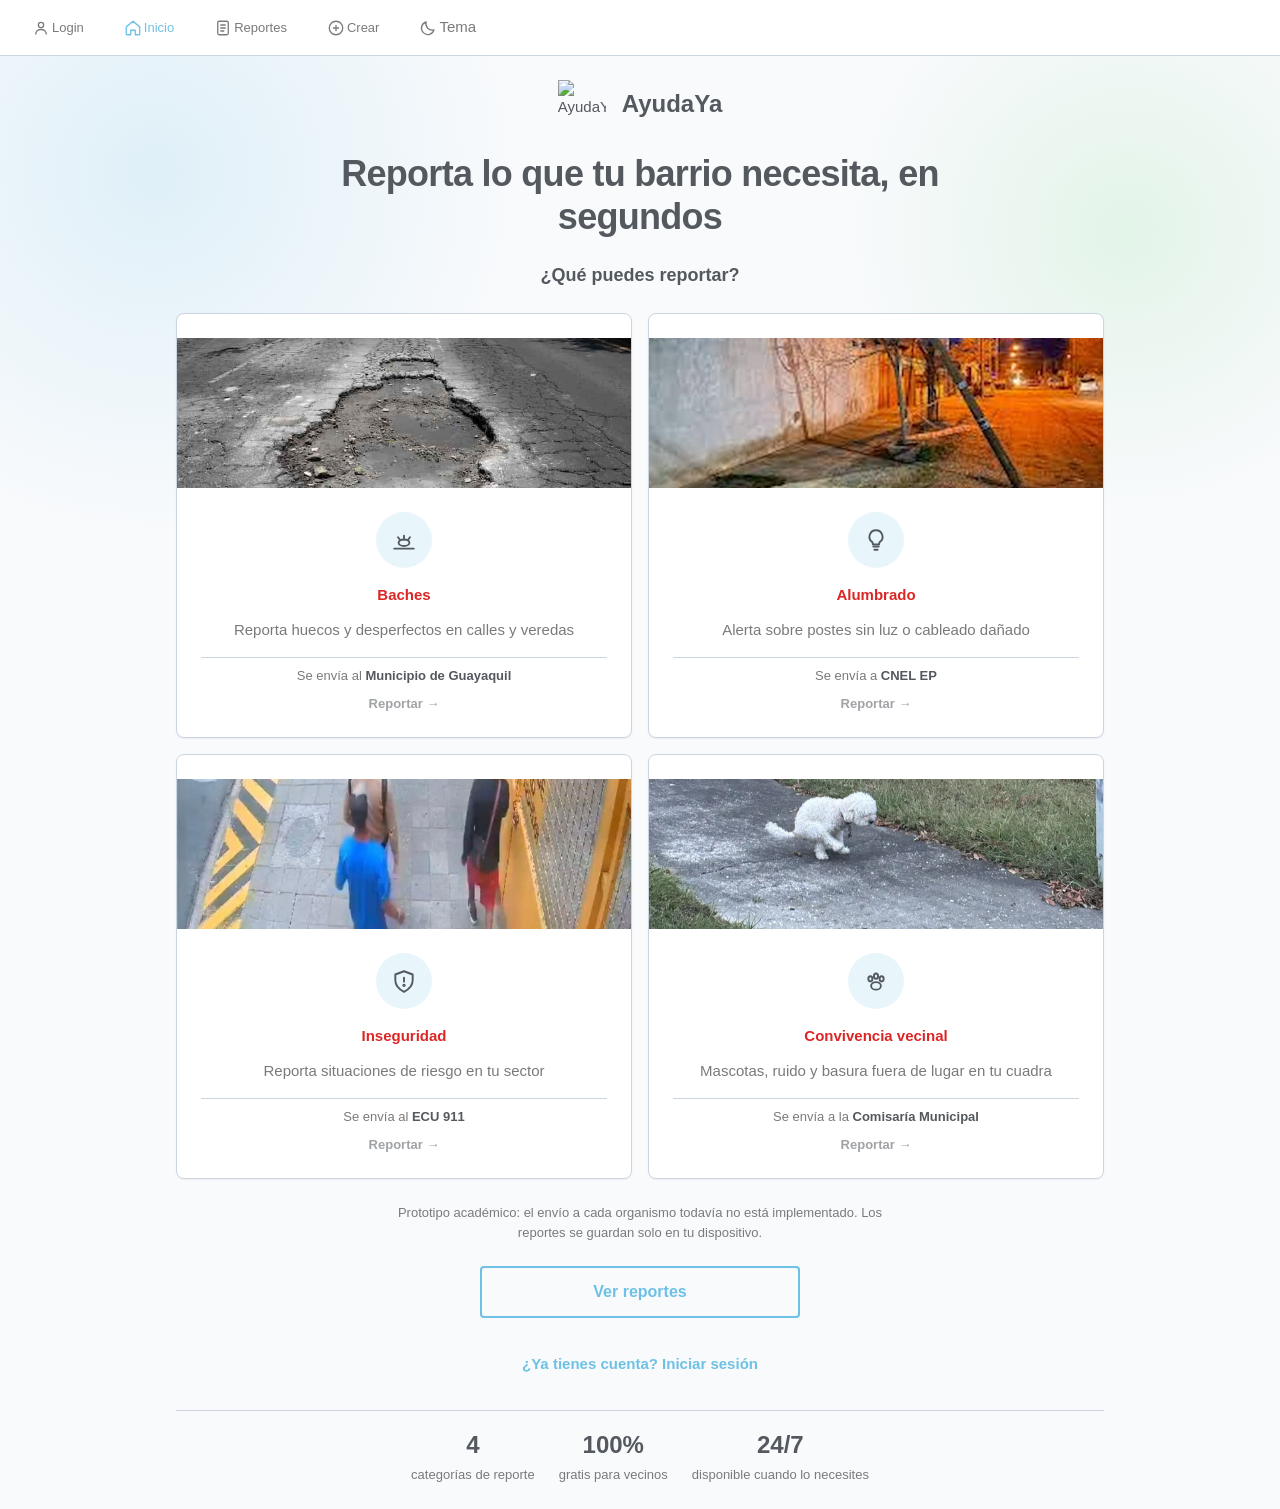
==== index.html @ dc1d7a29 "style: fotos sin capa oscura y aviso de sin conexion temporal Las fotos pasan de fondo con degradado" ====
<!DOCTYPE html>
<html lang="es">
<head>
    <meta charset="UTF-8">
    <meta name="viewport" content="width=device-width, initial-scale=1.0">
    <title>AyudaYa — Inicio</title>
    <link rel="icon" type="image/svg+xml" href="assets/images/favicon.svg">
    <link rel="manifest" href="manifest.json">
    <meta name="theme-color" content="#0284c7">
    <meta name="mobile-web-app-capable" content="yes">
    <meta name="apple-mobile-web-app-title" content="AyudaYa">
    <link rel="apple-touch-icon" href="assets/images/icon-192.png">
    <link rel="stylesheet" href="css/styles.css">
    <script>
        (function () {
            try {
                if (localStorage.getItem('ayudaya_theme') === 'dark') {
                    document.documentElement.setAttribute('data-theme', 'dark');
                }
            } catch (e) {}
        })();
    </script>
</head>
<body>
    <nav class="navbar" aria-label="Navegación principal">
        <a href="login.html" class="navbar__item">
            <svg class="navbar__icon" viewBox="0 0 24 24" fill="none" stroke="currentColor" stroke-width="1.75" stroke-linecap="round" stroke-linejoin="round" aria-hidden="true"><circle cx="12" cy="8" r="3.5"/><path d="M5 20c0-3.6 3.1-6 7-6s7 2.4 7 6"/></svg>
            <span>Login</span>
        </a>
        <a href="index.html" class="navbar__item">
            <svg class="navbar__icon" viewBox="0 0 24 24" fill="none" stroke="currentColor" stroke-width="1.75" stroke-linecap="round" stroke-linejoin="round" aria-hidden="true"><path d="M3 10.5 12 3l9 7.5V20a1 1 0 0 1-1 1h-5v-6H9v6H4a1 1 0 0 1-1-1z"/></svg>
            <span>Inicio</span>
        </a>
        <a href="reportes.html" class="navbar__item">
            <svg class="navbar__icon" viewBox="0 0 24 24" fill="none" stroke="currentColor" stroke-width="1.75" stroke-linecap="round" stroke-linejoin="round" aria-hidden="true"><rect x="5" y="3" width="14" height="18" rx="2"/><path d="M9 8h6M9 12h6M9 16h4"/></svg>
            <span>Reportes</span>
        </a>
        <a href="crear-reporte.html" class="navbar__item">
            <svg class="navbar__icon" viewBox="0 0 24 24" fill="none" stroke="currentColor" stroke-width="1.75" stroke-linecap="round" stroke-linejoin="round" aria-hidden="true"><circle cx="12" cy="12" r="9"/><path d="M12 8.5v7M8.5 12h7"/></svg>
            <span>Crear</span>
        </a>
        <button type="button" class="navbar__item navbar__item--button" id="themeToggle" aria-pressed="false">
            <svg class="navbar__icon" id="themeToggleIcon" viewBox="0 0 24 24" fill="none" stroke="currentColor" stroke-width="1.75" stroke-linecap="round" stroke-linejoin="round" aria-hidden="true"><path d="M20 14.5A8.5 8.5 0 0 1 9.5 4a8.5 8.5 0 1 0 10.5 10.5z"/></svg>
            <span>Tema</span>
        </button>
    </nav>

    <main class="screen home-hero">
        <div class="container">
            <div class="hero">
                <div class="hero__brand">
                    <img src="assets/images/logo-ayudaya.svg" alt="AyudaYa" class="hero__logo">
                    <h1 class="hero__name">AyudaYa</h1>
                </div>

                <h2 class="hero__headline">
                    Reporta lo que tu barrio necesita, en segundos
                </h2>

                <div class="section-heading">
                    <h3 class="section-heading__title">¿Qué puedes reportar?</h3>
                </div>

                <div class="category-grid">
                    <a href="crear-reporte.html?categoria=bache" class="report-card category-card category-card--photo">
                        <span class="category-card__photo category-card__photo--bache" aria-hidden="true"></span>
                        <div class="category-card__icon category-card__icon--bache" aria-hidden="true">
                            <svg class="icon" viewBox="0 0 24 24" fill="none" stroke="currentColor" stroke-width="1.75" stroke-linecap="round" stroke-linejoin="round" aria-hidden="true"><path d="M3 20h18"/><ellipse cx="12" cy="14.5" rx="5" ry="3"/><path d="M12 11.5V8M8.6 12.2 6.5 9.5M15.4 12.2l2.1-2.7"/></svg>
                        </div>
                        <div class="category-card__title">Baches</div>
                        <div class="category-card__text">Reporta huecos y desperfectos en calles y veredas</div>
                        <span class="category-card__route">Se envía al <strong>Municipio de Guayaquil</strong></span>
                        <span class="category-card__cta">Reportar →</span>
                    </a>
                    <a href="crear-reporte.html?categoria=alumbrado" class="report-card category-card category-card--photo">
                        <span class="category-card__photo category-card__photo--alumbrado" aria-hidden="true"></span>
                        <div class="category-card__icon category-card__icon--alumbrado" aria-hidden="true">
                            <svg class="icon" viewBox="0 0 24 24" fill="none" stroke="currentColor" stroke-width="1.75" stroke-linecap="round" stroke-linejoin="round" aria-hidden="true"><path d="M9.5 18h5M10.5 21h3"/><path d="M12 3a6 6 0 0 0-3.5 10.9c.35.25.5.65.5 1.1v1h6v-1c0-.45.15-.85.5-1.1A6 6 0 0 0 12 3z"/></svg>
                        </div>
                        <div class="category-card__title">Alumbrado</div>
                        <div class="category-card__text">Alerta sobre postes sin luz o cableado dañado</div>
                        <span class="category-card__route">Se envía a <strong>CNEL EP</strong></span>
                        <span class="category-card__cta">Reportar →</span>
                    </a>
                    <a href="crear-reporte.html?categoria=inseguridad" class="report-card category-card category-card--photo">
                        <span class="category-card__photo category-card__photo--inseguridad" aria-hidden="true"></span>
                        <div class="category-card__icon category-card__icon--inseguridad" aria-hidden="true">
                            <svg class="icon" viewBox="0 0 24 24" fill="none" stroke="currentColor" stroke-width="1.75" stroke-linecap="round" stroke-linejoin="round" aria-hidden="true"><path d="M12 3l8 3v5.5c0 4.6-3.3 8-8 10.5-4.7-2.5-8-5.9-8-10.5V6z"/><path d="M12 9v3.6"/><circle cx="12" cy="16" r=".7"/></svg>
                        </div>
                        <div class="category-card__title">Inseguridad</div>
                        <div class="category-card__text">Reporta situaciones de riesgo en tu sector</div>
                        <span class="category-card__route">Se envía al <strong>ECU 911</strong></span>
                        <span class="category-card__cta">Reportar →</span>
                    </a>
                    <a href="crear-reporte.html?categoria=convivencia" class="report-card category-card category-card--photo">
                        <span class="category-card__photo category-card__photo--convivencia" aria-hidden="true"></span>
                        <div class="category-card__icon category-card__icon--convivencia" aria-hidden="true">
                            <svg class="icon" viewBox="0 0 24 24" fill="none" stroke="currentColor" stroke-width="1.75" stroke-linecap="round" stroke-linejoin="round" aria-hidden="true"><ellipse cx="12" cy="16.5" rx="4.5" ry="3.5"/><ellipse cx="6.8" cy="10" rx="1.9" ry="2.4"/><ellipse cx="12" cy="7.5" rx="1.9" ry="2.4"/><ellipse cx="17.2" cy="10" rx="1.9" ry="2.4"/></svg>
                        </div>
                        <div class="category-card__title">Convivencia vecinal</div>
                        <div class="category-card__text">Mascotas, ruido y basura fuera de lugar en tu cuadra</div>
                        <span class="category-card__route">Se envía a la <strong>Comisaría Municipal</strong></span>
                        <span class="category-card__cta">Reportar →</span>
                    </a>
                </div>

                <p class="hero__disclaimer">
                    Prototipo académico: el envío a cada organismo todavía no está implementado. Los reportes se guardan solo en tu dispositivo.
                </p>

                <div class="hero__actions">
                    <a href="reportes.html" class="btn btn--secondary btn--lg">Ver reportes</a>
                </div>
                <a href="login.html" class="link hero__login-link">¿Ya tienes cuenta? Iniciar sesión</a>

                <div class="hero__stats">
                    <div class="hero__stat">
                        <span class="hero__stat-number">4</span>
                        <span class="hero__stat-label">categorías de reporte</span>
                    </div>
                    <div class="hero__stat">
                        <span class="hero__stat-number">100%</span>
                        <span class="hero__stat-label">gratis para vecinos</span>
                    </div>
                    <div class="hero__stat">
                        <span class="hero__stat-number">24/7</span>
                        <span class="hero__stat-label">disponible cuando lo necesites</span>
                    </div>
                </div>
            </div>
        </div>
    </main>

    <script src="js/main.js"></script>
</body>
</html>
---- css/styles.css ----
:root {
    --color-primary: #6EC1E4;
    --color-secondary: #61CE70;
    --color-success: #16a34a;
    --color-error: #dc2626;
    --color-warning: #d97706;
    --color-gray-100: #f1f5f9;
    --color-gray-300: #cbd5e1;
    --color-gray-500: #64748b;
    --color-gray-700: #334155;
    --color-background: #f8fafc;
    --color-surface: #ffffff;

    --color-text: #54595F;
    --color-text-muted: #7A7A7A;
    --color-text-inverse: #ffffff;

    /* Rojo de los títulos de categoría: un tono por tema, porque el mismo
       rojo no alcanza 4.5:1 sobre fondo claro y sobre fondo oscuro a la vez. */
    --color-category-title: #dc2626;

    --font-family: -apple-system, BlinkMacSystemFont, "Segoe UI", Roboto, "Helvetica Neue", Arial, sans-serif;
    --font-size-title: 1.5rem;
    --font-size-subtitle: 1.125rem;
    --font-size-body: 0.9375rem;
    --font-size-caption: 0.8125rem;

    --space-xs: 4px;
    --space-sm: 8px;
    --space-md: 16px;
    --space-lg: 24px;

    --radius-sm: 4px;
    --radius-md: 8px;

    --shadow-sm: 0 1px 2px rgba(15, 23, 42, 0.06);
    --shadow-md: 0 2px 8px rgba(15, 23, 42, 0.08);

    --nav-height: 56px;
    --container-max: 960px;
}

*, *::before, *::after {
    margin: 0;
    padding: 0;
    box-sizing: border-box;
}

html {
    scroll-behavior: smooth;
}

body {
    font-family: var(--font-family);
    font-size: var(--font-size-body);
    line-height: 1.5;
    color: var(--color-text);
    background-color: var(--color-background);
    -webkit-font-smoothing: antialiased;
}

.container {
    width: 100%;
    max-width: var(--container-max);
    margin: 0 auto;
    padding: 0 var(--space-md);
}

/* Navegación inferior móvil-first */
.navbar {
    position: fixed;
    bottom: 0;
    left: 0;
    right: 0;
    height: var(--nav-height);
    background: var(--color-surface);
    border-top: 1px solid var(--color-gray-300);
    display: flex;
    justify-content: space-around;
    align-items: center;
    z-index: 100;
}

.navbar__item {
    display: flex;
    flex-direction: column;
    align-items: center;
    justify-content: center;
    gap: 2px;
    text-decoration: none;
    color: var(--color-text-muted);
    font-size: var(--font-size-caption);
    font-weight: 500;
    padding: var(--space-xs) var(--space-sm);
    min-height: var(--nav-height);
    min-width: 64px;
    transition: color 0.2s;
}

.navbar__item:hover,
.navbar__item:focus-visible {
    color: var(--color-primary);
    outline: none;
}

.navbar__item:focus-visible {
    background: var(--color-gray-100);
    border-radius: var(--radius-sm);
}

/* Iconos SVG de trazo: heredan el color del texto con currentColor,
   así se adaptan solos al modo oscuro y al estado activo de la navbar. */
.icon {
    width: 20px;
    height: 20px;
    flex-shrink: 0;
}

.navbar__icon {
    width: 22px;
    height: 22px;
    flex-shrink: 0;
    line-height: 1;
}

.navbar__item--active {
    color: var(--color-primary);
}

/* Botón */
.btn {
    display: inline-flex;
    align-items: center;
    justify-content: center;
    min-height: 44px;
    padding: 10px var(--space-lg);
    border-radius: var(--radius-sm);
    font-family: var(--font-family);
    font-size: var(--font-size-body);
    font-weight: 600;
    line-height: 1.25;
    text-decoration: none;
    border: none;
    cursor: pointer;
    transition: background-color 0.2s, transform 0.1s;
}

.btn:focus-visible {
    outline: 3px solid var(--color-secondary);
    outline-offset: 2px;
}

.btn:active {
    transform: scale(0.98);
}

.btn--primary {
    background-color: var(--color-primary);
    color: var(--color-text-inverse);
}

.btn--primary:hover {
    background-color: #5bb5db;
}

.btn--secondary {
    background-color: transparent;
    color: var(--color-primary);
    border: 2px solid var(--color-primary);
}

.btn--secondary:hover {
    background-color: var(--color-gray-100);
}

.btn--block {
    width: 100%;
}

.btn--disabled {
    background-color: var(--color-gray-300);
    color: var(--color-gray-500);
    cursor: not-allowed;
    pointer-events: none;
}

/* Input */
.form__group {
    display: grid;
    gap: var(--space-xs);
    margin-bottom: var(--space-md);
}

.form__label {
    font-size: var(--font-size-body);
    font-weight: 600;
    color: var(--color-text);
}

.form__input {
    width: 100%;
    min-height: 44px;
    padding: 10px var(--space-md);
    border: 1px solid var(--color-gray-300);
    border-radius: var(--radius-sm);
    font-family: var(--font-family);
    font-size: var(--font-size-body);
    color: var(--color-text);
    background-color: var(--color-surface);
    transition: border-color 0.2s, box-shadow 0.2s;
}

.form__input:focus-visible {
    outline: none;
    border-color: var(--color-primary);
    box-shadow: 0 0 0 3px rgba(110, 193, 228, 0.25);
}

.form__input--error {
    border-color: var(--color-error);
}

.form__input--error:focus-visible {
    box-shadow: 0 0 0 3px rgba(220, 38, 38, 0.15);
}

.form__error {
    display: block;
    font-size: var(--font-size-caption);
    color: var(--color-error);
    min-height: 1.2em;
}

.form--narrow {
    max-width: 600px;
    margin: 0 auto;
}

.form__select {
    appearance: none;
    background-image: url("data:image/svg+xml,%3Csvg xmlns='http://www.w3.org/2000/svg' width='12' height='12' viewBox='0 0 12 12'%3E%3Cpath d='M6 8L1 3h10z' fill='%2364748b'/%3E%3C/svg%3E");
    background-repeat: no-repeat;
    background-position: right 12px center;
    padding-right: 36px;
}

/* Card de reporte */
.report-card {
    background-color: var(--color-surface);
    border: 1px solid var(--color-gray-300);
    border-radius: var(--radius-md);
    padding: var(--space-md);
    box-shadow: var(--shadow-sm);
    display: grid;
    gap: var(--space-sm);
    transition: box-shadow 0.2s, transform 0.2s;
}

.report-card:hover {
    box-shadow: var(--shadow-md);
    transform: translateY(-2px);
}

.report-card__header {
    display: flex;
    justify-content: space-between;
    align-items: flex-start;
    gap: var(--space-sm);
}

.report-card__title {
    font-size: var(--font-size-subtitle);
    font-weight: 600;
    color: var(--color-text);
    line-height: 1.3;
}

.report-card__meta {
    display: flex;
    flex-wrap: wrap;
    gap: var(--space-xs);
    align-items: center;
}

.report-card__category,
.report-card__date {
    font-size: var(--font-size-caption);
    color: var(--color-text-muted);
}

.report-card__photo {
    width: 100%;
    max-height: 160px;
    object-fit: cover;
    border-radius: var(--radius-sm);
}

.report-card__location {
    font-size: var(--font-size-caption);
    color: var(--color-text-muted);
    display: flex;
    align-items: center;
    gap: 4px;
}

/* Badge */
.badge {
    display: inline-flex;
    align-items: center;
    justify-content: center;
    min-height: 28px;
    padding: 2px var(--space-sm);
    border-radius: 999px;
    font-size: var(--font-size-caption);
    font-weight: 600;
    line-height: 1.25;
    white-space: nowrap;
}

.badge--status-pending {
    background-color: #fef3c7;
    color: #92400e;
}

.badge--status-inprogress {
    background-color: #dbeafe;
    color: #1e3a8a;
}

.badge--status-resolved {
    background-color: #dcfce7;
    color: #14532d;
}

.badge--category-bache {
    background-color: var(--color-gray-700);
    color: #ffffff;
}

.badge--category-alumbrado {
    background-color: #fde047;
    color: #713f12;
}

.badge--category-inseguridad {
    background-color: #fecaca;
    color: #991b1b;
}

.badge--category-convivencia {
    background-color: #ede9fe;
    color: #5b21b6;
}

/* FAB */
.fab {
    position: fixed;
    bottom: calc(var(--nav-height) + var(--space-md));
    right: var(--space-md);
    width: 56px;
    height: 56px;
    border-radius: 50%;
    background-color: var(--color-primary);
    color: var(--color-text-inverse);
    border: none;
    display: flex;
    align-items: center;
    justify-content: center;
    font-size: 1.5rem;
    font-weight: 700;
    box-shadow: var(--shadow-md);
    cursor: pointer;
    text-decoration: none;
    line-height: 1;
    z-index: 90;
}

.fab:focus-visible {
    outline: 3px solid var(--color-secondary);
    outline-offset: 2px;
}

.fab:active {
    transform: scale(0.95);
}

/* Placeholder visual */
.placeholder-visual {
    display: flex;
    flex-direction: column;
    align-items: center;
    justify-content: center;
    gap: var(--space-sm);
    min-height: 120px;
    border: 2px dashed var(--color-gray-300);
    border-radius: var(--radius-md);
    background-color: var(--color-gray-100);
    color: var(--color-text-muted);
    font-size: var(--font-size-caption);
    text-align: center;
    padding: var(--space-md);
    cursor: pointer;
    transition: border-color 0.2s, background-color 0.2s;
}

.placeholder-visual:hover {
    border-color: var(--color-primary);
    background-color: var(--color-surface);
}

.placeholder-visual:focus-visible {
    outline: none;
    border-color: var(--color-primary);
    box-shadow: 0 0 0 3px rgba(29, 78, 216, 0.15);
}

.placeholder-visual--filled {
    border-style: solid;
    border-color: var(--color-secondary);
    background-color: var(--color-surface);
    padding: var(--space-sm);
}

.placeholder-visual__icon {
    width: 28px;
    height: 28px;
}

.placeholder-visual__preview {
    width: 100%;
    max-height: 160px;
    object-fit: cover;
    border-radius: var(--radius-sm);
}

/* Oculto visualmente, accesible para lectores de pantalla */
.sr-only {
    position: absolute;
    width: 1px;
    height: 1px;
    padding: 0;
    margin: -1px;
    overflow: hidden;
    clip: rect(0, 0, 0, 0);
    white-space: nowrap;
    border: 0;
}

/* Fila de ubicación: input + botón de geolocalización */
.location-row {
    display: flex;
    gap: var(--space-sm);
}

.location-row .form__input {
    flex: 1;
}

.btn--icon {
    flex-shrink: 0;
    width: 44px;
    padding: 0;
}

.location-status {
    display: block;
    font-size: var(--font-size-caption);
    color: var(--color-text-muted);
    margin-top: var(--space-xs);
}

.location-status--ok {
    color: var(--color-success);
}

/* Mini mapa: oculto hasta que haya una ubicación que mostrar.
   Necesita conexión, porque las imágenes del mapa se descargan. */
.location-map {
    display: none;
    width: 100%;
    height: 180px;
    margin-top: var(--space-sm);
    border: 1px solid var(--color-gray-300);
    border-radius: var(--radius-md);
}

.location-map--visible {
    display: block;
}

/* Pantallas generales */
.screen {
    padding: var(--space-lg) var(--space-md);
    padding-bottom: calc(var(--nav-height) + var(--space-lg) + env(safe-area-inset-bottom, 0px));
}

/* Centra la columna de contenido en pantallas anchas.
   El ancho máximo va en el propio .screen para no duplicar el padding. */
.screen--narrow {
    max-width: var(--container-max);
    margin-left: auto;
    margin-right: auto;
}

.screen--centered {
    display: flex;
    flex-direction: column;
    align-items: center;
    justify-content: center;
    min-height: 100vh;
    text-align: center;
}

.screen__logo {
    font-size: var(--font-size-title);
    font-weight: 700;
    color: var(--color-primary);
    margin-bottom: var(--space-lg);
    letter-spacing: -0.02em;
}

.screen__title {
    font-size: var(--font-size-subtitle);
    font-weight: 700;
    margin-bottom: var(--space-md);
    color: var(--color-text);
}

.screen__subtitle {
    font-size: var(--font-size-body);
    color: var(--color-text-muted);
    margin-bottom: var(--space-lg);
    max-width: 400px;
}

/* Hero de inicio */
.home-hero {
    background-image:
        radial-gradient(600px circle at 12% 8%, rgba(110, 193, 228, 0.18), transparent 60%),
        radial-gradient(500px circle at 88% 12%, rgba(97, 206, 112, 0.14), transparent 55%);
}

.hero {
    display: grid;
    gap: var(--space-lg);
    text-align: center;
}

.hero__brand {
    display: flex;
    align-items: center;
    justify-content: center;
    gap: var(--space-md);
}

.hero__logo {
    width: 48px;
    height: 48px;
    object-fit: contain;
}

.hero__name {
    font-size: var(--font-size-title);
    font-weight: 700;
    color: var(--color-text);
}

.hero__headline {
    font-size: 1.75rem;
    font-weight: 800;
    color: var(--color-text);
    line-height: 1.2;
    letter-spacing: -0.02em;
    max-width: 640px;
    margin: 0 auto;
}

/* Resaltado de una frase suelta dentro de un texto (no del titular completo) */
.hero__highlight {
    background-color: rgba(110, 193, 228, 0.35);
    border-radius: var(--radius-sm);
    padding: 0 6px;
    box-decoration-break: clone;
    -webkit-box-decoration-break: clone;
}

.hero__actions {
    display: grid;
    gap: var(--space-sm);
    max-width: 320px;
    width: 100%;
    margin: 0 auto;
}

.hero__actions .btn {
    width: 100%;
}

.hero__login-link {
    justify-content: center;
}

.hero__disclaimer {
    font-size: var(--font-size-caption);
    color: var(--color-text-muted);
    max-width: 520px;
    margin: 0 auto;
}

.hero__stats {
    display: flex;
    flex-wrap: wrap;
    justify-content: center;
    gap: var(--space-lg);
    padding-top: var(--space-md);
    border-top: 1px solid var(--color-gray-300);
}

.hero__stat {
    display: flex;
    flex-direction: column;
    align-items: center;
    gap: 2px;
}

.hero__stat-number {
    font-size: var(--font-size-title);
    font-weight: 800;
    color: var(--color-text);
}

.hero__stat-label {
    font-size: var(--font-size-caption);
    color: var(--color-text-muted);
}

.section-heading {
    display: grid;
    gap: var(--space-xs);
}

.section-heading__title {
    font-size: var(--font-size-subtitle);
    font-weight: 700;
    color: var(--color-text);
}

.btn--lg {
    min-height: 52px;
    padding: 0 var(--space-lg);
    font-size: 1rem;
}

/* Grilla de categorías del inicio */
.category-grid {
    display: grid;
    grid-template-columns: 1fr;
    gap: var(--space-md);
}

.category-card {
    text-align: center;
    padding: var(--space-lg);
    text-decoration: none;
    color: inherit;
}

.category-card:focus-visible {
    outline: 3px solid var(--color-secondary);
    outline-offset: 2px;
}

/* Llamada a la acción de cada tarjeta: aparece al pasar el mouse o al enfocar */
.category-card__cta {
    font-size: var(--font-size-caption);
    font-weight: 700;
    color: var(--color-text);
    opacity: 0.55;
    transition: opacity 0.2s;
}

.category-card:hover .category-card__cta,
.category-card:focus-visible .category-card__cta {
    opacity: 1;
}

.category-card__icon {
    width: 56px;
    height: 56px;
    margin: 0 auto var(--space-sm);
    border-radius: 50%;
    display: flex;
    align-items: center;
    justify-content: center;
    font-size: 1.5rem;
}

/* Una sola burbuja celeste para las cuatro categorías: el color queda
   reservado para los badges de estado, no para decorar. */
.category-card__icon {
    background-color: rgba(110, 193, 228, 0.16);
    color: var(--color-text);
}

/* Foto como franja superior de la tarjeta: se ve a plena luz, sin capa
   oscura encima, y el texto va debajo sobre el fondo normal, donde el
   contraste está garantizado por la paleta. */
.category-card--photo {
    padding-top: 0;
    overflow: hidden;
}

.category-card__photo {
    display: block;
    height: 150px;
    margin: 0 calc(var(--space-lg) * -1) var(--space-md);
    background-color: var(--color-gray-100);
    background-size: cover;
    background-position: center;
}

.category-card__photo--bache {
    background-image: url("../assets/images/cat-bache.jpg");
}

.category-card__photo--alumbrado {
    background-image: url("../assets/images/cat-alumbrado.jpg");
}

.category-card__photo--inseguridad {
    background-image: url("../assets/images/cat-inseguridad.jpg");
}

.category-card__photo--convivencia {
    background-image: url("../assets/images/cat-convivencia.webp");
}

.category-card__icon .icon {
    width: 26px;
    height: 26px;
}

/* Etiqueta de derivación: a qué organismo iría el reporte (modelo 311) */
.category-card__route {
    display: block;
    margin-top: var(--space-sm);
    padding-top: var(--space-sm);
    border-top: 1px solid var(--color-gray-300);
    font-size: var(--font-size-caption);
    color: var(--color-text-muted);
}

.category-card__route strong {
    color: var(--color-text);
    font-weight: 600;
}

/* Aviso de sin conexión */
.offline-banner {
    position: fixed;
    left: 0;
    right: 0;
    bottom: calc(var(--nav-height) + env(safe-area-inset-bottom, 0px));
    z-index: 90;
    padding: var(--space-sm) var(--space-md);
    background-color: #fef3c7;
    color: #92400e;
    font-size: var(--font-size-caption);
    font-weight: 600;
    text-align: center;
    opacity: 0;
    visibility: hidden;
    transition: opacity 0.3s, visibility 0.3s;
}

.offline-banner--visible {
    opacity: 1;
    visibility: visible;
}

.category-card__title {
    font-weight: 700;
    color: var(--color-category-title);
    margin-bottom: var(--space-xs);
}

.category-card__text {
    font-size: var(--font-size-body);
    color: var(--color-text-muted);
}

/* Tarjeta de autenticación (login / registro) */
.auth-card {
    width: 100%;
    max-width: 360px;
}

.auth-card--wide {
    max-width: 420px;
    margin: 0 auto;
}

.auth-card__brand {
    display: flex;
    align-items: center;
    gap: var(--space-md);
    margin-bottom: var(--space-lg);
}

.auth-card__logo {
    width: 56px;
    height: 56px;
    object-fit: contain;
}

.auth-card__logo--sm {
    width: 48px;
    height: 48px;
}

.auth-card__badge {
    margin-bottom: 0;
    background-color: var(--color-primary);
    color: var(--color-text-inverse);
    padding: var(--space-xs) var(--space-md);
    border-radius: var(--radius-sm);
}

.auth-card__title {
    font-size: var(--font-size-title);
    font-weight: 700;
    color: var(--color-text);
}

.auth-card__lead {
    font-size: var(--font-size-body);
    color: var(--color-text-muted);
    line-height: 1.6;
    margin-bottom: var(--space-lg);
}

/* Lista */
.list {
    display: grid;
    gap: var(--space-md);
}

/* Enlace secundario */
.link {
    color: var(--color-primary);
    text-decoration: none;
    font-weight: 600;
    font-size: var(--font-size-body);
    background: none;
    border: none;
    cursor: pointer;
    padding: var(--space-xs);
    min-height: 44px;
    display: inline-flex;
    align-items: center;
}

.link:hover {
    text-decoration: underline;
}

.link:focus-visible {
    outline: 3px solid var(--color-secondary);
    outline-offset: 2px;
    border-radius: var(--radius-sm);
}

/* Espaciado util */
.mt-sm { margin-top: var(--space-sm); }
.mt-md { margin-top: var(--space-md); }
.mb-sm { margin-bottom: var(--space-sm); }
.mb-md { margin-bottom: var(--space-md); }
.text-center { text-align: center; }

/* Style guide específico */
.styleguide {
    padding: var(--space-lg) var(--space-md);
    padding-bottom: calc(var(--space-lg) * 2);
}

.styleguide__section {
    margin-bottom: var(--space-lg);
}

.styleguide__section-title {
    font-size: var(--font-size-subtitle);
    font-weight: 700;
    margin-bottom: var(--space-md);
    color: var(--color-text);
}

.styleguide__token-row {
    display: flex;
    flex-wrap: wrap;
    gap: var(--space-sm);
    align-items: center;
}

.styleguide__swatch {
    width: 48px;
    height: 48px;
    border-radius: var(--radius-sm);
    border: 1px solid var(--color-gray-300);
    display: inline-block;
}

.styleguide__token-name {
    font-family: monospace;
    font-size: var(--font-size-caption);
    color: var(--color-text-muted);
}

.styleguide__component-grid {
    display: grid;
    gap: var(--space-md);
}

/* Responsive */
@media (min-width: 768px) {
    .navbar {
        position: sticky;
        top: 0;
        bottom: auto;
        border-top: none;
        border-bottom: 1px solid var(--color-gray-300);
        justify-content: flex-start;
        padding: 0 var(--space-md);
        gap: var(--space-sm);
    }

    .navbar__item {
        flex-direction: row;
        min-width: auto;
        padding: var(--space-sm) var(--space-md);
        border-radius: var(--radius-sm);
    }

    .navbar__icon {
        width: 18px;
        height: 18px;
    }

    .screen {
        padding-bottom: var(--space-lg);
    }

    /* En escritorio la navbar está arriba, así que el aviso va pegado al borde inferior */
    .offline-banner {
        bottom: 0;
    }

    .screen--centered {
        min-height: auto;
        padding-top: 10vh;
        padding-bottom: 10vh;
    }

    .report-card {
        padding: var(--space-lg);
    }

    .hero__headline {
        font-size: 2.25rem;
    }

    /* En escritorio, 2 columnas: tarjetas anchas con lugar para una imagen */
    .category-grid {
        grid-template-columns: repeat(2, 1fr);
    }

    .styleguide__component-grid {
        grid-template-columns: repeat(2, 1fr);
    }
}

/* Imprimir */
@media print {
    .navbar, .fab, .btn, .form__input, .placeholder-visual {
        display: none;
    }
}

/* Ocultar icono de candado/autocompletar del navegador en campos de contraseña */
input[type="password"]::-webkit-credentials-auto-fill-button,
input[type="password"]::-webkit-clear-button,
input[type="password"]::-webkit-inner-spin-button {
    display: none !important;
    -webkit-appearance: none;
    appearance: none;
    margin: 0;
    height: 0;
    width: 0;
}

/* Modo oscuro */
[data-theme="dark"] {
    --color-background: #0f172a;
    --color-surface: #1e293b;
    --color-text: #e2e8f0;
    --color-text-muted: #94a3b8;
    --color-gray-100: #1e293b;
    --color-gray-300: #334155;
    --color-category-title: #fca5a5;
    --shadow-sm: 0 1px 3px rgba(0, 0, 0, 0.4);
    --shadow-md: 0 4px 12px rgba(0, 0, 0, 0.5);
}

body {
    transition: background-color 0.25s ease, color 0.25s ease;
}

.navbar__item--button {
    background: none;
    border: none;
    font: inherit;
    font-weight: 500;
    cursor: pointer;
}

/* Animaciones de entrada */
@keyframes fadeInUp {
    from {
        opacity: 0;
        transform: translateY(10px);
    }
    to {
        opacity: 1;
        transform: none;
    }
}

.report-card,
.category-card {
    animation: fadeInUp 0.35s ease both;
}

.list .report-card:nth-child(1) { animation-delay: 0.03s; }
.list .report-card:nth-child(2) { animation-delay: 0.08s; }
.list .report-card:nth-child(3) { animation-delay: 0.13s; }
.list .report-card:nth-child(4) { animation-delay: 0.18s; }
.list .report-card:nth-child(n+5) { animation-delay: 0.22s; }

.category-grid .category-card:nth-child(1) { animation-delay: 0.03s; }
.category-grid .category-card:nth-child(2) { animation-delay: 0.09s; }
.category-grid .category-card:nth-child(3) { animation-delay: 0.15s; }

.report-card--highlight {
    border-color: var(--color-secondary);
    box-shadow: 0 0 0 3px rgba(97, 206, 112, 0.25);
}

@media (prefers-reduced-motion: reduce) {
    *, *::before, *::after {
        animation-duration: 0.001ms !important;
        animation-iteration-count: 1 !important;
        transition-duration: 0.001ms !important;
        scroll-behavior: auto !important;
    }
}
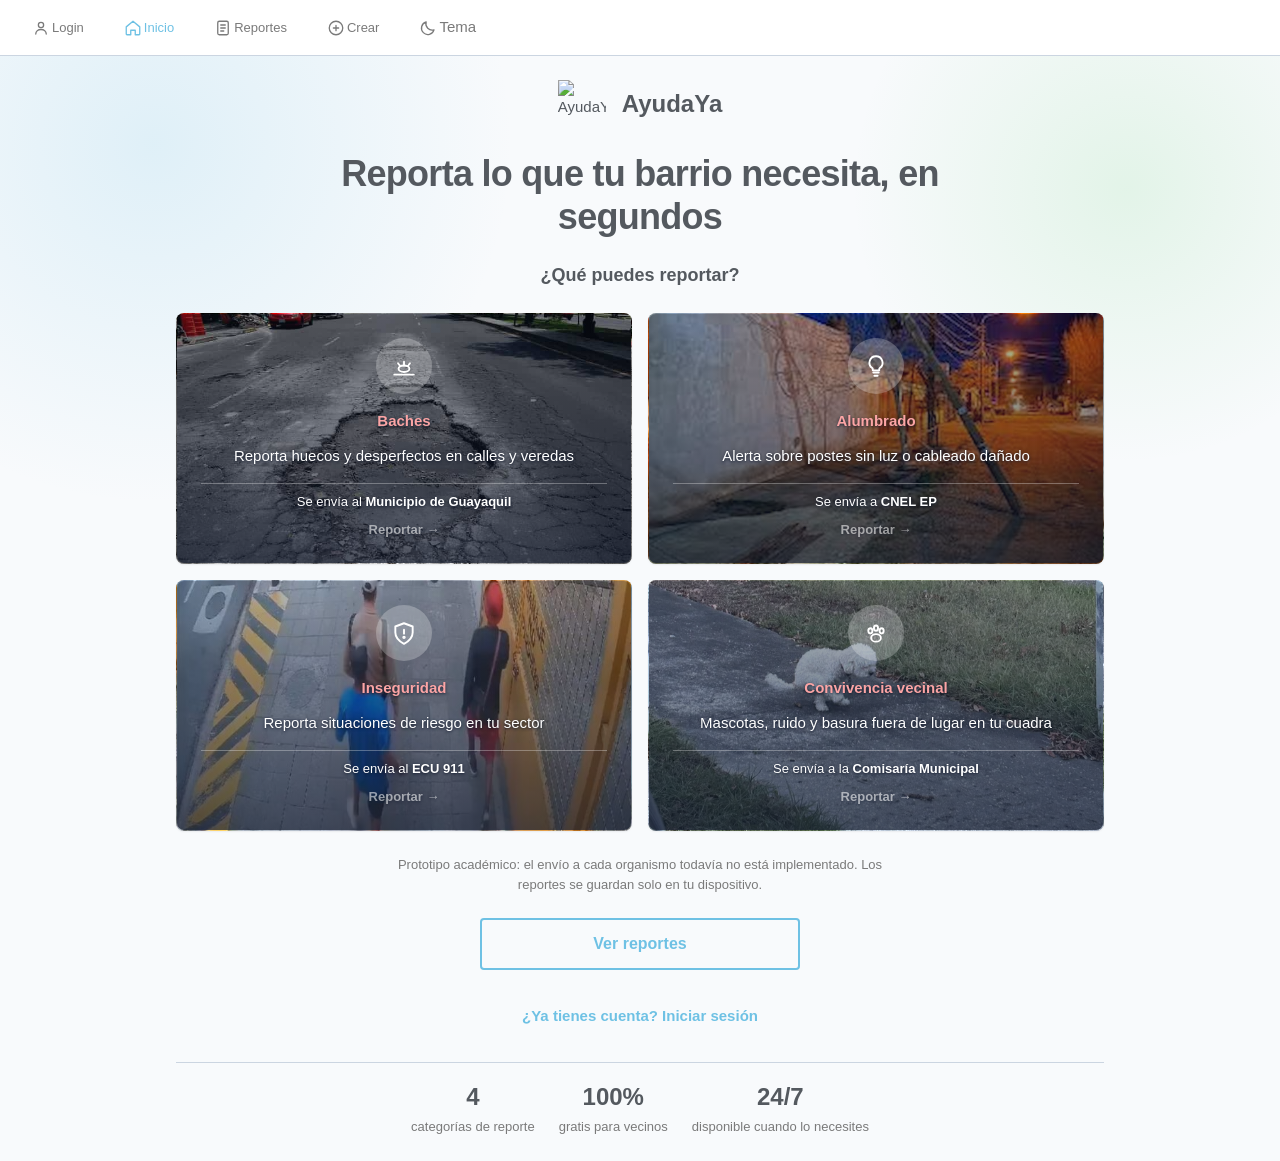
==== commit 06531165: "style: aclarar la capa oscura sobre las fotos de categoria Vuelve la foto a ocupar toda la tarjeta, " ====
--- a/index.html
+++ b/index.html
@@ -62,8 +62,7 @@
                 </div>
 
                 <div class="category-grid">
-                    <a href="crear-reporte.html?categoria=bache" class="report-card category-card category-card--photo">
-                        <span class="category-card__photo category-card__photo--bache" aria-hidden="true"></span>
+                    <a href="crear-reporte.html?categoria=bache" class="report-card category-card category-card--photo category-card--bache">
                         <div class="category-card__icon category-card__icon--bache" aria-hidden="true">
                             <svg class="icon" viewBox="0 0 24 24" fill="none" stroke="currentColor" stroke-width="1.75" stroke-linecap="round" stroke-linejoin="round" aria-hidden="true"><path d="M3 20h18"/><ellipse cx="12" cy="14.5" rx="5" ry="3"/><path d="M12 11.5V8M8.6 12.2 6.5 9.5M15.4 12.2l2.1-2.7"/></svg>
                         </div>
@@ -72,8 +71,7 @@
                         <span class="category-card__route">Se envía al <strong>Municipio de Guayaquil</strong></span>
                         <span class="category-card__cta">Reportar →</span>
                     </a>
-                    <a href="crear-reporte.html?categoria=alumbrado" class="report-card category-card category-card--photo">
-                        <span class="category-card__photo category-card__photo--alumbrado" aria-hidden="true"></span>
+                    <a href="crear-reporte.html?categoria=alumbrado" class="report-card category-card category-card--photo category-card--alumbrado">
                         <div class="category-card__icon category-card__icon--alumbrado" aria-hidden="true">
                             <svg class="icon" viewBox="0 0 24 24" fill="none" stroke="currentColor" stroke-width="1.75" stroke-linecap="round" stroke-linejoin="round" aria-hidden="true"><path d="M9.5 18h5M10.5 21h3"/><path d="M12 3a6 6 0 0 0-3.5 10.9c.35.25.5.65.5 1.1v1h6v-1c0-.45.15-.85.5-1.1A6 6 0 0 0 12 3z"/></svg>
                         </div>
@@ -82,8 +80,7 @@
                         <span class="category-card__route">Se envía a <strong>CNEL EP</strong></span>
                         <span class="category-card__cta">Reportar →</span>
                     </a>
-                    <a href="crear-reporte.html?categoria=inseguridad" class="report-card category-card category-card--photo">
-                        <span class="category-card__photo category-card__photo--inseguridad" aria-hidden="true"></span>
+                    <a href="crear-reporte.html?categoria=inseguridad" class="report-card category-card category-card--photo category-card--inseguridad">
                         <div class="category-card__icon category-card__icon--inseguridad" aria-hidden="true">
                             <svg class="icon" viewBox="0 0 24 24" fill="none" stroke="currentColor" stroke-width="1.75" stroke-linecap="round" stroke-linejoin="round" aria-hidden="true"><path d="M12 3l8 3v5.5c0 4.6-3.3 8-8 10.5-4.7-2.5-8-5.9-8-10.5V6z"/><path d="M12 9v3.6"/><circle cx="12" cy="16" r=".7"/></svg>
                         </div>
@@ -92,8 +89,7 @@
                         <span class="category-card__route">Se envía al <strong>ECU 911</strong></span>
                         <span class="category-card__cta">Reportar →</span>
                     </a>
-                    <a href="crear-reporte.html?categoria=convivencia" class="report-card category-card category-card--photo">
-                        <span class="category-card__photo category-card__photo--convivencia" aria-hidden="true"></span>
+                    <a href="crear-reporte.html?categoria=convivencia" class="report-card category-card category-card--photo category-card--convivencia">
                         <div class="category-card__icon category-card__icon--convivencia" aria-hidden="true">
                             <svg class="icon" viewBox="0 0 24 24" fill="none" stroke="currentColor" stroke-width="1.75" stroke-linecap="round" stroke-linejoin="round" aria-hidden="true"><ellipse cx="12" cy="16.5" rx="4.5" ry="3.5"/><ellipse cx="6.8" cy="10" rx="1.9" ry="2.4"/><ellipse cx="12" cy="7.5" rx="1.9" ry="2.4"/><ellipse cx="17.2" cy="10" rx="1.9" ry="2.4"/></svg>
                         </div>
--- a/css/styles.css
+++ b/css/styles.css
@@ -702,36 +702,65 @@
     color: var(--color-text);
 }
 
-/* Foto como franja superior de la tarjeta: se ve a plena luz, sin capa
-   oscura encima, y el texto va debajo sobre el fondo normal, donde el
-   contraste está garantizado por la paleta. */
+/* Foto ocupando toda la tarjeta. La capa oscura encima es suave para que
+   la imagen se aprecie; el text-shadow compensa la legibilidad en las
+   zonas claras de la foto. */
 .category-card--photo {
-    padding-top: 0;
+    position: relative;
     overflow: hidden;
-}
-
-.category-card__photo {
-    display: block;
-    height: 150px;
-    margin: 0 calc(var(--space-lg) * -1) var(--space-md);
-    background-color: var(--color-gray-100);
+    background-color: var(--color-gray-700);
     background-size: cover;
     background-position: center;
-}
-
-.category-card__photo--bache {
+    border-color: transparent;
+}
+
+.category-card--photo::before {
+    content: "";
+    position: absolute;
+    inset: 0;
+    background: linear-gradient(180deg, rgba(15, 23, 42, 0.3) 0%, rgba(15, 23, 42, 0.72) 100%);
+}
+
+.category-card--photo > * {
+    position: relative;
+    z-index: 1;
+}
+
+.category-card--photo .category-card__text,
+.category-card--photo .category-card__route,
+.category-card--photo .category-card__route strong,
+.category-card--photo .category-card__cta {
+    color: #ffffff;
+    text-shadow: 0 1px 3px rgba(15, 23, 42, 0.9);
+}
+
+.category-card--photo .category-card__title {
+    color: #fca5a5;
+    text-shadow: 0 1px 3px rgba(15, 23, 42, 0.9);
+}
+
+.category-card--photo .category-card__route {
+    border-top-color: rgba(255, 255, 255, 0.3);
+}
+
+.category-card--photo .category-card__icon {
+    background-color: rgba(255, 255, 255, 0.25);
+    color: #ffffff;
+}
+
+.category-card--bache {
     background-image: url("../assets/images/cat-bache.jpg");
 }
 
-.category-card__photo--alumbrado {
+.category-card--alumbrado {
     background-image: url("../assets/images/cat-alumbrado.jpg");
 }
 
-.category-card__photo--inseguridad {
+.category-card--inseguridad {
     background-image: url("../assets/images/cat-inseguridad.jpg");
 }
 
-.category-card__photo--convivencia {
+.category-card--convivencia {
     background-image: url("../assets/images/cat-convivencia.webp");
 }
 
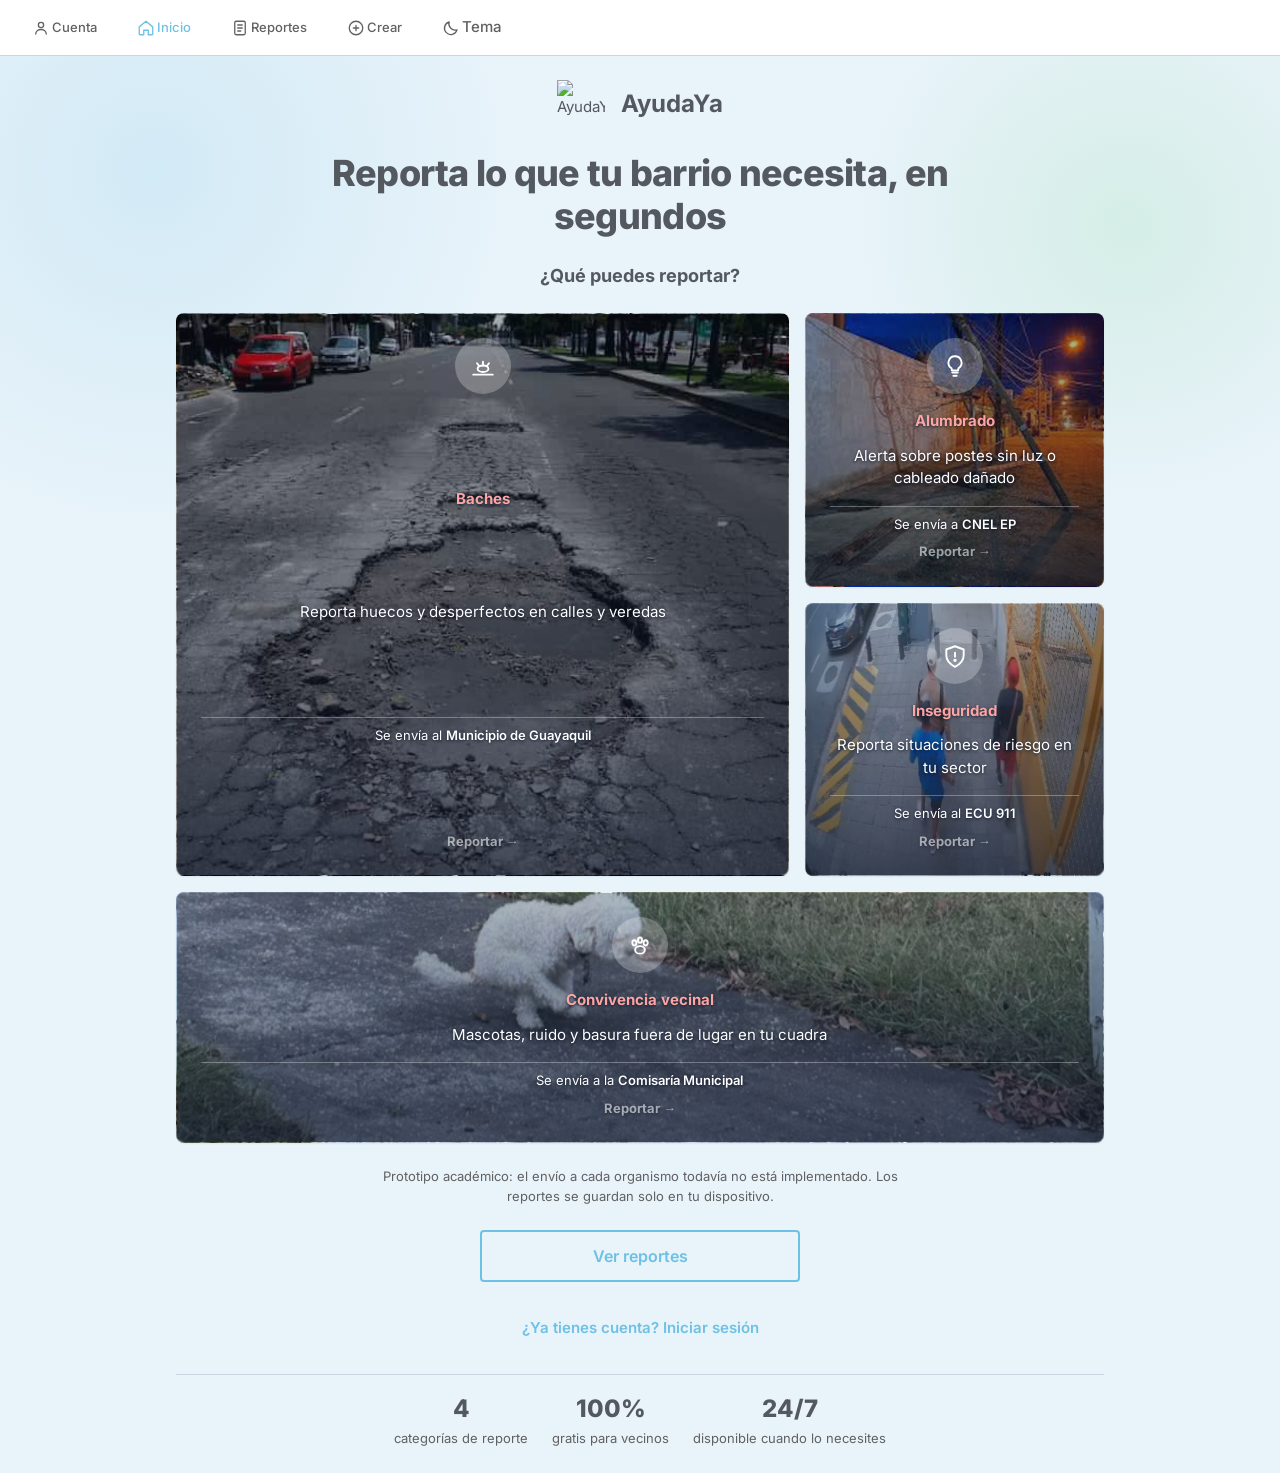
==== commit 7da383d3: "style: cambiar la etiqueta Login por Cuenta en la navbar Co-Authored-By: Claude Sonnet 5 <noreply@an" ====
--- a/index.html
+++ b/index.html
@@ -25,7 +25,7 @@
     <nav class="navbar" aria-label="Navegación principal">
         <a href="login.html" class="navbar__item">
             <svg class="navbar__icon" viewBox="0 0 24 24" fill="none" stroke="currentColor" stroke-width="1.75" stroke-linecap="round" stroke-linejoin="round" aria-hidden="true"><circle cx="12" cy="8" r="3.5"/><path d="M5 20c0-3.6 3.1-6 7-6s7 2.4 7 6"/></svg>
-            <span>Login</span>
+            <span>Cuenta</span>
         </a>
         <a href="index.html" class="navbar__item">
             <svg class="navbar__icon" viewBox="0 0 24 24" fill="none" stroke="currentColor" stroke-width="1.75" stroke-linecap="round" stroke-linejoin="round" aria-hidden="true"><path d="M3 10.5 12 3l9 7.5V20a1 1 0 0 1-1 1h-5v-6H9v6H4a1 1 0 0 1-1-1z"/></svg>
--- a/css/styles.css
+++ b/css/styles.css
@@ -1,3 +1,15 @@
+/* Inter, servida desde la propia carpeta del proyecto: sin CDN, sin pedirle
+   nada a servidores ajenos. Es una fuente variable, así que un solo archivo
+   de 47 KB cubre todos los pesos de 100 a 900.
+   Licencia SIL Open Font 1.1 — ver assets/fonts/LICENSE-inter.txt */
+@font-face {
+    font-family: "Inter";
+    font-style: normal;
+    font-weight: 100 900;
+    font-display: swap;
+    src: url("../assets/fonts/inter-variable.woff2") format("woff2");
+}
+
 :root {
     --color-primary: #6EC1E4;
     --color-secondary: #61CE70;
@@ -8,18 +20,20 @@
     --color-gray-300: #cbd5e1;
     --color-gray-500: #64748b;
     --color-gray-700: #334155;
-    --color-background: #f8fafc;
+    /* Fondo con un tinte celeste suave: el blanco puro cansa la vista y
+       además hace que las tarjetas blancas se pierdan contra la página. */
+    --color-background: #e8f3fa;
     --color-surface: #ffffff;
 
     --color-text: #54595F;
-    --color-text-muted: #7A7A7A;
+    --color-text-muted: #616161;
     --color-text-inverse: #ffffff;
 
     /* Rojo de los títulos de categoría: un tono por tema, porque el mismo
        rojo no alcanza 4.5:1 sobre fondo claro y sobre fondo oscuro a la vez. */
     --color-category-title: #dc2626;
 
-    --font-family: -apple-system, BlinkMacSystemFont, "Segoe UI", Roboto, "Helvetica Neue", Arial, sans-serif;
+    --font-family: "Inter", -apple-system, BlinkMacSystemFont, "Segoe UI", Roboto, "Helvetica Neue", Arial, sans-serif;
     --font-size-title: 1.5rem;
     --font-size-subtitle: 1.125rem;
     --font-size-body: 0.9375rem;
@@ -998,8 +1012,21 @@
     }
 
     /* En escritorio, 2 columnas: tarjetas anchas con lugar para una imagen */
+    /* Grilla bento: en vez de cuatro cajas iguales, una destacada grande,
+       dos medianas y una ancha abajo. Se ordena por nth-child para no
+       ensuciar el HTML con clases de maquetación. */
     .category-grid {
-        grid-template-columns: repeat(2, 1fr);
+        grid-template-columns: repeat(3, 1fr);
+    }
+
+    .category-grid > :nth-child(1) {
+        grid-column: span 2;
+        grid-row: span 2;
+        align-content: space-between;
+    }
+
+    .category-grid > :nth-child(4) {
+        grid-column: span 3;
     }
 
     .styleguide__component-grid {
@@ -1051,32 +1078,29 @@
     cursor: pointer;
 }
 
-/* Animaciones de entrada */
-@keyframes fadeInUp {
-    from {
-        opacity: 0;
-        transform: translateY(10px);
-    }
-    to {
-        opacity: 1;
-        transform: none;
-    }
-}
-
-.report-card,
-.category-card {
-    animation: fadeInUp 0.35s ease both;
-}
-
-.list .report-card:nth-child(1) { animation-delay: 0.03s; }
-.list .report-card:nth-child(2) { animation-delay: 0.08s; }
-.list .report-card:nth-child(3) { animation-delay: 0.13s; }
-.list .report-card:nth-child(4) { animation-delay: 0.18s; }
-.list .report-card:nth-child(n+5) { animation-delay: 0.22s; }
-
-.category-grid .category-card:nth-child(1) { animation-delay: 0.03s; }
-.category-grid .category-card:nth-child(2) { animation-delay: 0.09s; }
-.category-grid .category-card:nth-child(3) { animation-delay: 0.15s; }
+/* Escalonado: los elementos de un mismo grupo no aparecen todos de golpe,
+   sino uno detrás de otro. */
+.category-grid > :nth-child(2) { transition-delay: 0.06s; }
+.category-grid > :nth-child(3) { transition-delay: 0.12s; }
+.category-grid > :nth-child(4) { transition-delay: 0.18s; }
+
+.list .report-card:nth-child(2) { transition-delay: 0.06s; }
+.list .report-card:nth-child(3) { transition-delay: 0.12s; }
+.list .report-card:nth-child(n+4) { transition-delay: 0.18s; }
+
+/* Aparición al hacer scroll. La clase .reveal la agrega el JS, nunca el
+   HTML: así, sin JavaScript, el contenido se ve normalmente en vez de
+   quedar invisible para siempre. */
+.reveal {
+    opacity: 0;
+    transform: translateY(16px);
+    transition: opacity 0.5s ease, transform 0.5s ease;
+}
+
+.reveal--visible {
+    opacity: 1;
+    transform: none;
+}
 
 .report-card--highlight {
     border-color: var(--color-secondary);
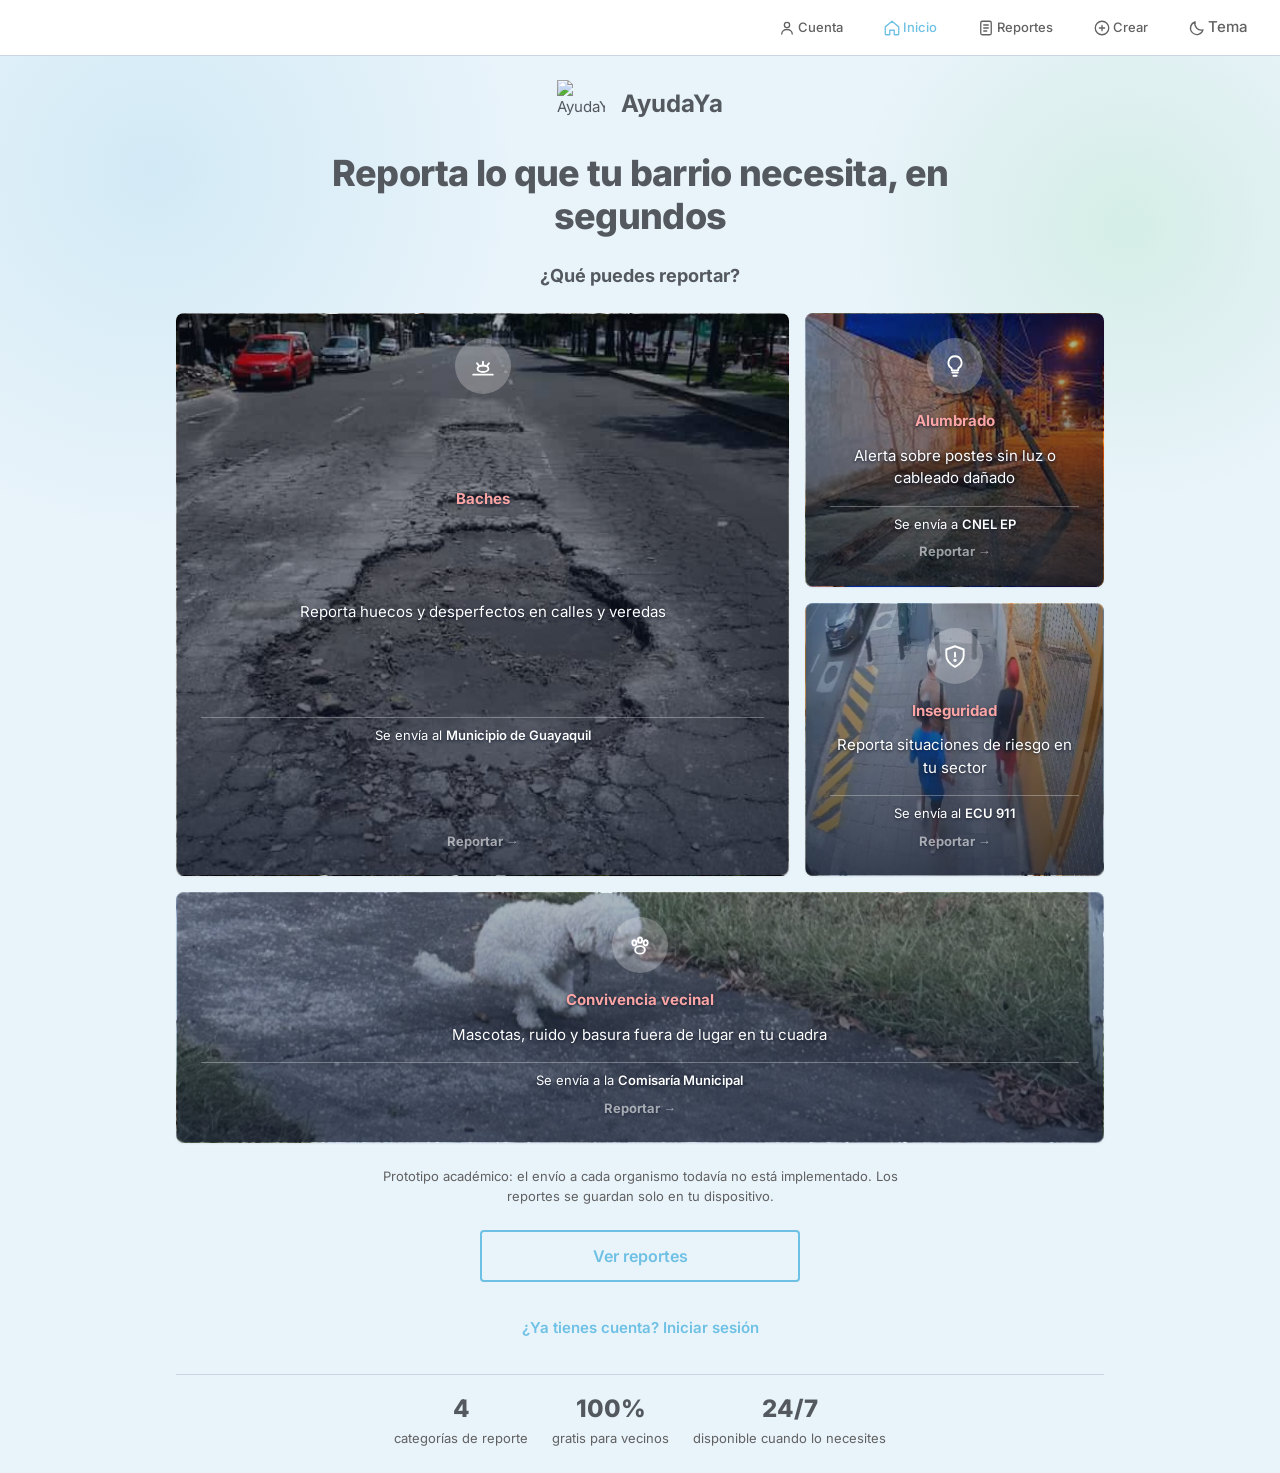
==== commit d499e291: "feat: cabecera con la marca a la izquierda y navegacion a la derecha En escritorio la barra superior" ====
--- a/index.html
+++ b/index.html
@@ -23,6 +23,10 @@
 </head>
 <body>
     <nav class="navbar" aria-label="Navegación principal">
+        <a href="index.html" class="navbar__brand">
+            <img src="assets/images/logo-ayudaya.svg" alt="" class="navbar__brand-logo">
+            <span>AyudaYa</span>
+        </a>
         <a href="login.html" class="navbar__item">
             <svg class="navbar__icon" viewBox="0 0 24 24" fill="none" stroke="currentColor" stroke-width="1.75" stroke-linecap="round" stroke-linejoin="round" aria-hidden="true"><circle cx="12" cy="8" r="3.5"/><path d="M5 20c0-3.6 3.1-6 7-6s7 2.4 7 6"/></svg>
             <span>Cuenta</span>
--- a/css/styles.css
+++ b/css/styles.css
@@ -988,6 +988,34 @@
         height: 18px;
     }
 
+    /* Cabecera clásica: marca a la izquierda y navegación al extremo
+       derecho. El margen automático del primer ítem empuja al resto. */
+    .navbar__brand {
+        display: flex;
+        align-items: center;
+        gap: var(--space-sm);
+        text-decoration: none;
+        color: var(--color-text);
+        font-weight: 700;
+        font-size: var(--font-size-subtitle);
+        letter-spacing: -0.01em;
+    }
+
+    .navbar__brand:focus-visible {
+        outline: 3px solid var(--color-secondary);
+        outline-offset: 2px;
+        border-radius: var(--radius-sm);
+    }
+
+    .navbar__brand-logo {
+        width: 28px;
+        height: 28px;
+    }
+
+    .navbar__brand + .navbar__item {
+        margin-left: auto;
+    }
+
     .screen {
         padding-bottom: var(--space-lg);
     }
@@ -1070,6 +1098,12 @@
     transition: background-color 0.25s ease, color 0.25s ease;
 }
 
+/* La marca solo aparece en la barra superior de escritorio. En móvil la
+   barra está abajo y con cinco ítems ya va justa de espacio. */
+.navbar__brand {
+    display: none;
+}
+
 .navbar__item--button {
     background: none;
     border: none;
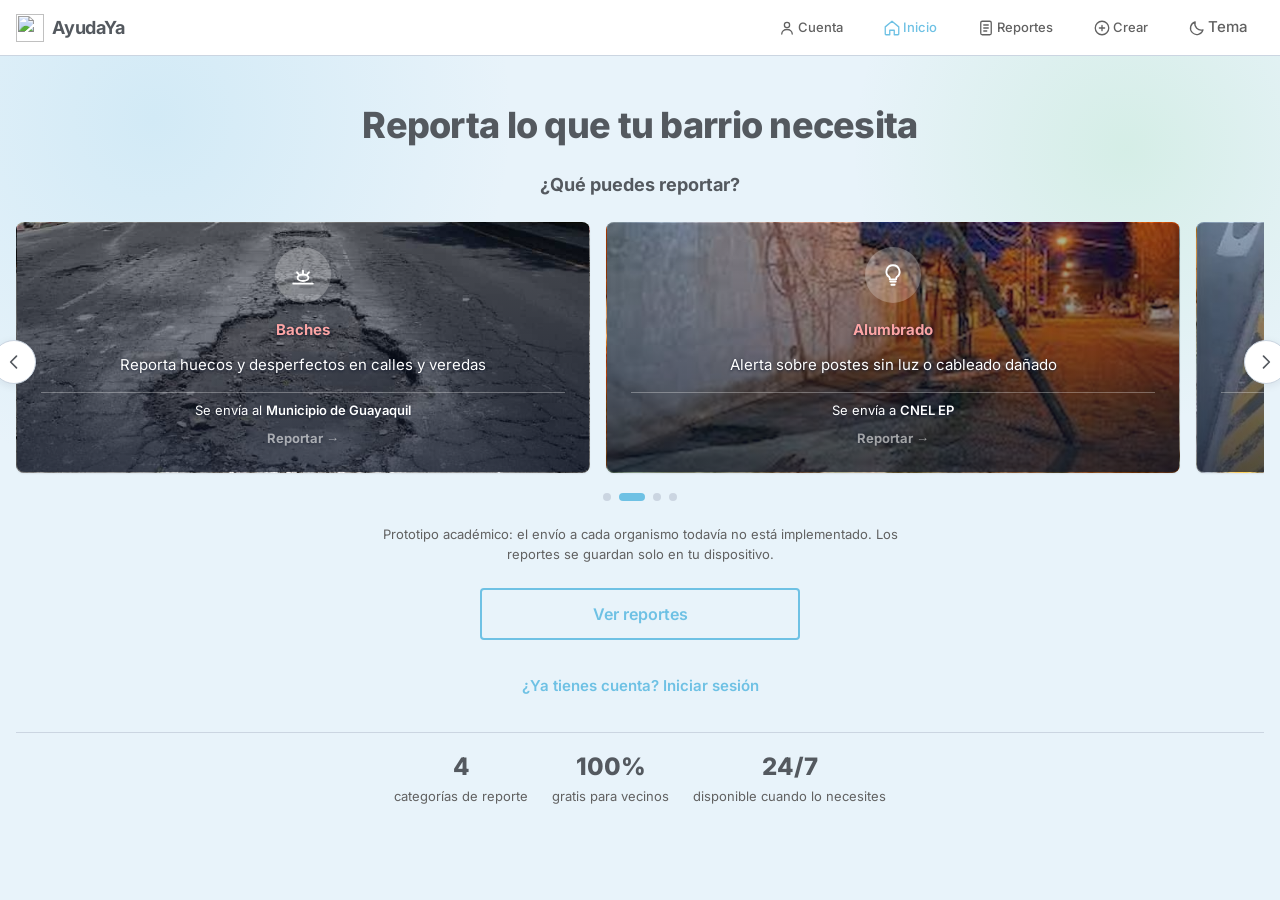
==== commit 2a3fb887: "feat: carrusel de categorias con flechas, puntos y avance automatico Las cuatro categorias pasan de " ====
--- a/index.html
+++ b/index.html
@@ -50,22 +50,24 @@
     </nav>
 
     <main class="screen home-hero">
-        <div class="container">
-            <div class="hero">
-                <div class="hero__brand">
-                    <img src="assets/images/logo-ayudaya.svg" alt="AyudaYa" class="hero__logo">
-                    <h1 class="hero__name">AyudaYa</h1>
-                </div>
+        
+        <div class="hero">
+            <div class="hero__brand">
+            </div>
 
                 <h2 class="hero__headline">
-                    Reporta lo que tu barrio necesita, en segundos
+                    Reporta lo que tu barrio necesita
                 </h2>
 
                 <div class="section-heading">
                     <h3 class="section-heading__title">¿Qué puedes reportar?</h3>
                 </div>
 
-                <div class="category-grid">
+                <div class="carousel" id="categoryCarousel">
+                    <button class="carousel__arrow carousel__arrow--prev" type="button" aria-label="Categoría anterior">
+                        <svg class="icon" viewBox="0 0 24 24" fill="none" stroke="currentColor" stroke-width="2" stroke-linecap="round" stroke-linejoin="round" aria-hidden="true"><path d="M15 5l-7 7 7 7"/></svg>
+                    </button>
+                    <div class="carousel__track" id="categoryTrack">
                     <a href="crear-reporte.html?categoria=bache" class="report-card category-card category-card--photo category-card--bache">
                         <div class="category-card__icon category-card__icon--bache" aria-hidden="true">
                             <svg class="icon" viewBox="0 0 24 24" fill="none" stroke="currentColor" stroke-width="1.75" stroke-linecap="round" stroke-linejoin="round" aria-hidden="true"><path d="M3 20h18"/><ellipse cx="12" cy="14.5" rx="5" ry="3"/><path d="M12 11.5V8M8.6 12.2 6.5 9.5M15.4 12.2l2.1-2.7"/></svg>
@@ -102,6 +104,11 @@
                         <span class="category-card__route">Se envía a la <strong>Comisaría Municipal</strong></span>
                         <span class="category-card__cta">Reportar →</span>
                     </a>
+                    </div>
+                    <button class="carousel__arrow carousel__arrow--next" type="button" aria-label="Categoría siguiente">
+                        <svg class="icon" viewBox="0 0 24 24" fill="none" stroke="currentColor" stroke-width="2" stroke-linecap="round" stroke-linejoin="round" aria-hidden="true"><path d="M9 5l7 7-7 7"/></svg>
+                    </button>
+                    <div class="carousel__dots" id="categoryDots" role="tablist" aria-label="Ir a la categoría"></div>
                 </div>
 
                 <p class="hero__disclaimer">
--- a/css/styles.css
+++ b/css/styles.css
@@ -666,10 +666,105 @@
 }
 
 /* Grilla de categorías del inicio */
-.category-grid {
+/* Carrusel de categorías. El desplazamiento lo hace el propio navegador
+   con scroll-snap: así funciona el gesto táctil y el teclado sin código
+   extra, y las flechas solo empujan ese scroll. */
+.carousel {
+    position: relative;
+}
+
+.carousel__track {
     display: grid;
-    grid-template-columns: 1fr;
+    grid-auto-flow: column;
+    grid-auto-columns: 88%;
     gap: var(--space-md);
+    overflow-x: auto;
+    scroll-snap-type: x mandatory;
+    scroll-behavior: smooth;
+    scrollbar-width: none;
+    padding-bottom: var(--space-xs);
+}
+
+.carousel__track::-webkit-scrollbar {
+    display: none;
+}
+
+.carousel__track > * {
+    scroll-snap-align: center;
+}
+
+.carousel__arrow {
+    position: absolute;
+    top: 50%;
+    transform: translateY(-50%);
+    z-index: 2;
+    width: 44px;
+    height: 44px;
+    display: flex;
+    align-items: center;
+    justify-content: center;
+    border: 1px solid var(--color-gray-300);
+    border-radius: 50%;
+    background-color: var(--color-surface);
+    color: var(--color-text);
+    cursor: pointer;
+    box-shadow: var(--shadow-md);
+    transition: background-color 0.2s, transform 0.15s;
+}
+
+.carousel__arrow:hover {
+    background-color: var(--color-gray-100);
+}
+
+.carousel__arrow:active {
+    transform: translateY(-50%) scale(0.94);
+}
+
+.carousel__arrow:focus-visible {
+    outline: 3px solid var(--color-secondary);
+    outline-offset: 2px;
+}
+
+.carousel__arrow[disabled] {
+    opacity: 0.35;
+    cursor: default;
+}
+
+.carousel__arrow--prev {
+    left: calc(var(--space-sm) * -1);
+}
+
+.carousel__arrow--next {
+    right: calc(var(--space-sm) * -1);
+}
+
+.carousel__dots {
+    display: flex;
+    justify-content: center;
+    align-items: center;
+    gap: var(--space-sm);
+    margin-top: var(--space-md);
+}
+
+.carousel__dot {
+    width: 8px;
+    height: 8px;
+    padding: 0;
+    border: none;
+    border-radius: 999px;
+    background-color: var(--color-gray-300);
+    cursor: pointer;
+    transition: width 0.25s, background-color 0.25s;
+}
+
+.carousel__dot--active {
+    width: 26px;
+    background-color: var(--color-primary);
+}
+
+.carousel__dot:focus-visible {
+    outline: 3px solid var(--color-secondary);
+    outline-offset: 3px;
 }
 
 .category-card {
@@ -962,7 +1057,11 @@
     display: grid;
     gap: var(--space-md);
 }
-
+/* La marca solo aparece en la barra superior de escritorio. En móvil la
+   barra está abajo y con cinco ítems ya va justa de espacio. */
+.navbar__brand {
+    display: none;
+}
 /* Responsive */
 @media (min-width: 768px) {
     .navbar {
@@ -1039,22 +1138,18 @@
         font-size: 2.25rem;
     }
 
-    /* En escritorio, 2 columnas: tarjetas anchas con lugar para una imagen */
-    /* Grilla bento: en vez de cuatro cajas iguales, una destacada grande,
-       dos medianas y una ancha abajo. Se ordena por nth-child para no
-       ensuciar el HTML con clases de maquetación. */
-    .category-grid {
-        grid-template-columns: repeat(3, 1fr);
-    }
-
-    .category-grid > :nth-child(1) {
-        grid-column: span 2;
-        grid-row: span 2;
-        align-content: space-between;
-    }
-
-    .category-grid > :nth-child(4) {
-        grid-column: span 3;
+    /* En escritorio entran dos tarjetas y se asoma la tercera, para que se
+       entienda que hay más contenido hacia el costado. */
+    .carousel__track {
+        grid-auto-columns: 46%;
+    }
+
+    .carousel__arrow--prev {
+        left: calc(var(--space-lg) * -1);
+    }
+
+    .carousel__arrow--next {
+        right: calc(var(--space-lg) * -1);
     }
 
     .styleguide__component-grid {
@@ -1098,11 +1193,7 @@
     transition: background-color 0.25s ease, color 0.25s ease;
 }
 
-/* La marca solo aparece en la barra superior de escritorio. En móvil la
-   barra está abajo y con cinco ítems ya va justa de espacio. */
-.navbar__brand {
-    display: none;
-}
+
 
 .navbar__item--button {
     background: none;
@@ -1114,9 +1205,6 @@
 
 /* Escalonado: los elementos de un mismo grupo no aparecen todos de golpe,
    sino uno detrás de otro. */
-.category-grid > :nth-child(2) { transition-delay: 0.06s; }
-.category-grid > :nth-child(3) { transition-delay: 0.12s; }
-.category-grid > :nth-child(4) { transition-delay: 0.18s; }
 
 .list .report-card:nth-child(2) { transition-delay: 0.06s; }
 .list .report-card:nth-child(3) { transition-delay: 0.12s; }
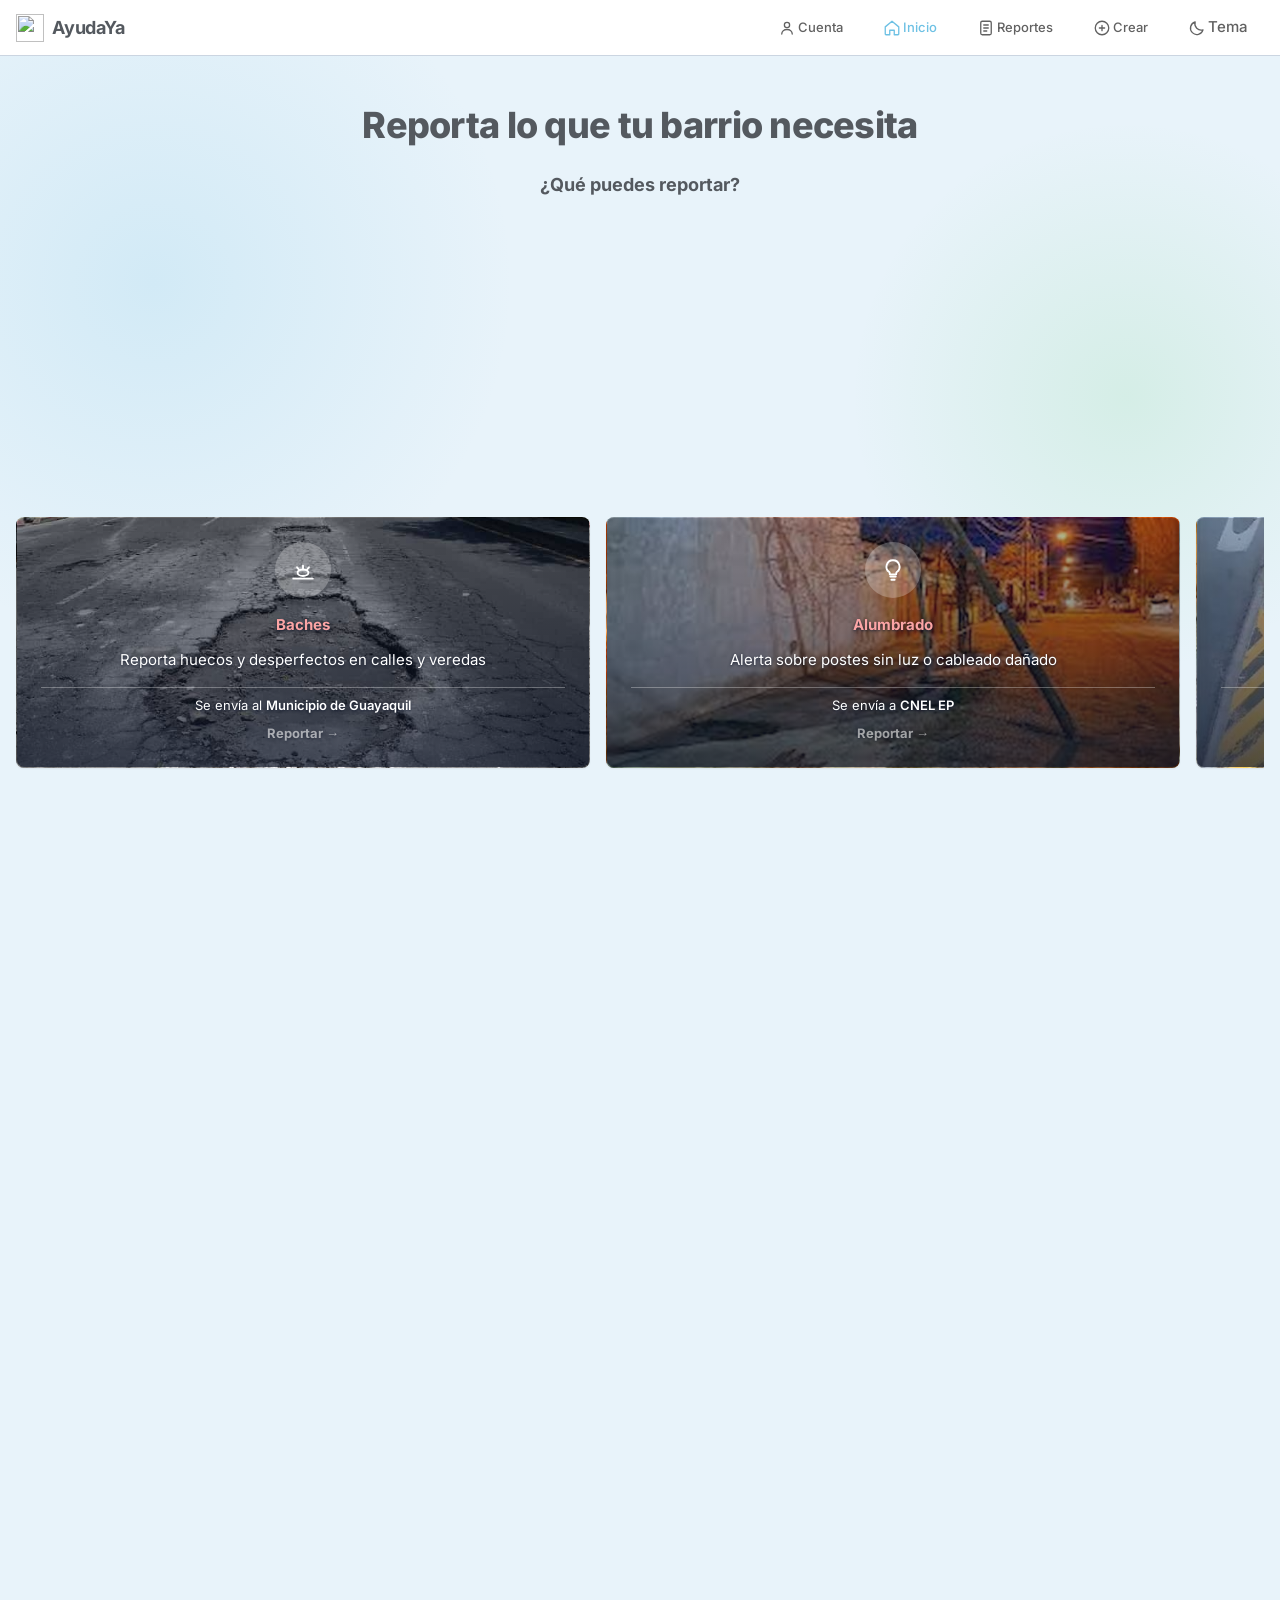
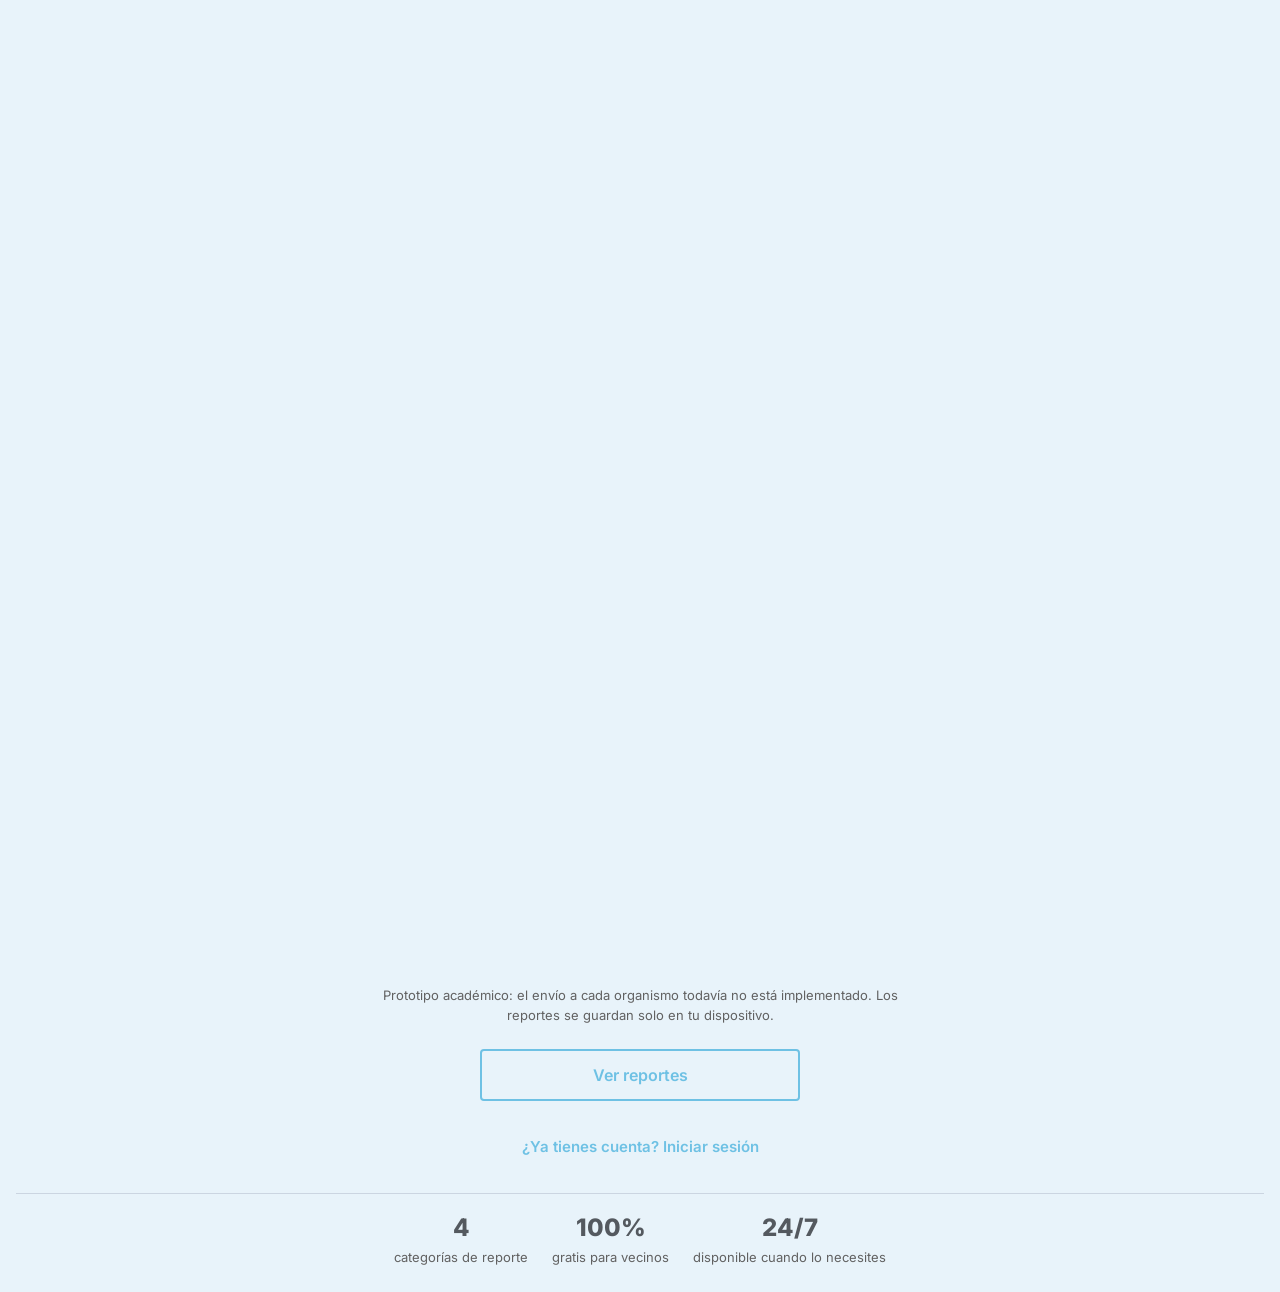
==== commit f5e2bdda: "feat: scroll horizontal ligado al vertical en lugar del avance automatico En escritorio, la seccion " ====
--- a/index.html
+++ b/index.html
@@ -63,6 +63,8 @@
                     <h3 class="section-heading__title">¿Qué puedes reportar?</h3>
                 </div>
 
+                <section class="hscroll" id="categoryScroll">
+                  <div class="hscroll__sticky">
                 <div class="carousel" id="categoryCarousel">
                     <button class="carousel__arrow carousel__arrow--prev" type="button" aria-label="Categoría anterior">
                         <svg class="icon" viewBox="0 0 24 24" fill="none" stroke="currentColor" stroke-width="2" stroke-linecap="round" stroke-linejoin="round" aria-hidden="true"><path d="M15 5l-7 7 7 7"/></svg>
@@ -110,6 +112,8 @@
                     </button>
                     <div class="carousel__dots" id="categoryDots" role="tablist" aria-label="Ir a la categoría"></div>
                 </div>
+                  </div>
+                </section>
 
                 <p class="hero__disclaimer">
                     Prototipo académico: el envío a cada organismo todavía no está implementado. Los reportes se guardan solo en tu dispositivo.
--- a/css/styles.css
+++ b/css/styles.css
@@ -666,6 +666,13 @@
 }
 
 /* Grilla de categorías del inicio */
+/* En móvil no hay scroll horizontal ligado al vertical: el envoltorio no
+   hace nada y manda el carrusel táctil de siempre. */
+.hscroll,
+.hscroll__sticky {
+    display: contents;
+}
+
 /* Carrusel de categorías. El desplazamiento lo hace el propio navegador
    con scroll-snap: así funciona el gesto táctil y el teclado sin código
    extra, y las flechas solo empujan ese scroll. */
@@ -1138,18 +1145,44 @@
         font-size: 2.25rem;
     }
 
-    /* En escritorio entran dos tarjetas y se asoma la tercera, para que se
-       entienda que hay más contenido hacia el costado. */
-    .carousel__track {
-        grid-auto-columns: 46%;
-    }
-
-    .carousel__arrow--prev {
-        left: calc(var(--space-lg) * -1);
-    }
-
-    .carousel__arrow--next {
-        right: calc(var(--space-lg) * -1);
+    /* Scroll horizontal ligado al vertical.
+       La sección es alta para dar recorrido; dentro, un bloque pegajoso se
+       queda fijo en pantalla mientras el JS mueve la pista hacia el costado
+       según cuánto se avanzó. Las flechas y los puntos se ocultan: acá
+       manda la rueda del mouse. */
+    .hscroll {
+        display: block;
+        position: relative;
+        height: 260vh;
+    }
+
+    .hscroll__sticky {
+        display: flex;
+        position: sticky;
+        top: var(--nav-height);
+        align-items: center;
+        height: calc(100vh - var(--nav-height));
+        overflow: hidden;
+    }
+
+    .hscroll__sticky .carousel {
+        width: 100%;
+    }
+
+    .hscroll__sticky .carousel__track {
+        display: flex;
+        overflow: visible;
+        scroll-snap-type: none;
+        will-change: transform;
+    }
+
+    .hscroll__sticky .carousel__track > * {
+        flex: 0 0 46%;
+    }
+
+    .hscroll__sticky .carousel__arrow,
+    .hscroll__sticky .carousel__dots {
+        display: none;
     }
 
     .styleguide__component-grid {
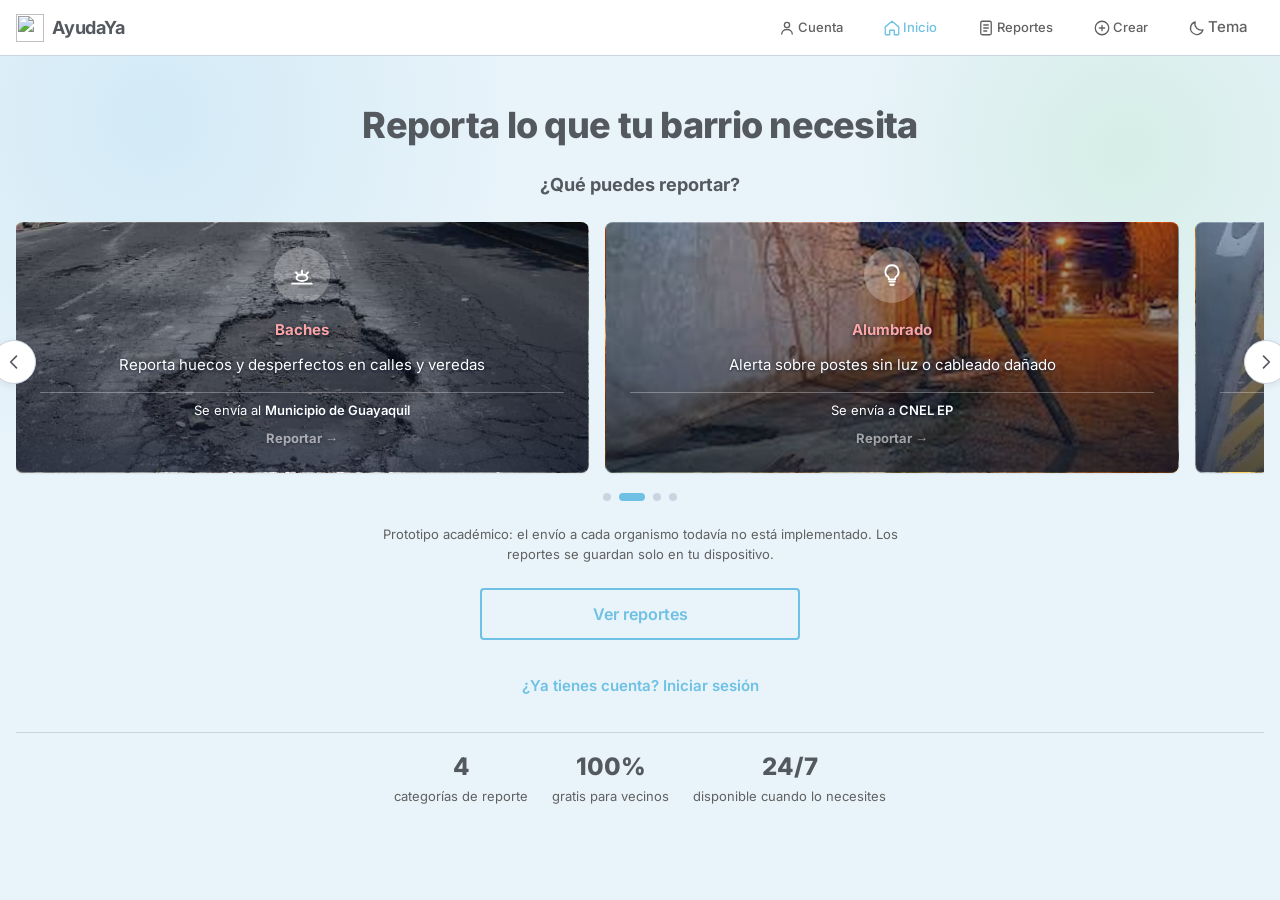
==== commit 65c2dcec: "feat: volver al carrusel automatico y quitar el scroll horizontal Se revierte el scroll ligado al ve" ====
--- a/index.html
+++ b/index.html
@@ -63,8 +63,6 @@
                     <h3 class="section-heading__title">¿Qué puedes reportar?</h3>
                 </div>
 
-                <section class="hscroll" id="categoryScroll">
-                  <div class="hscroll__sticky">
                 <div class="carousel" id="categoryCarousel">
                     <button class="carousel__arrow carousel__arrow--prev" type="button" aria-label="Categoría anterior">
                         <svg class="icon" viewBox="0 0 24 24" fill="none" stroke="currentColor" stroke-width="2" stroke-linecap="round" stroke-linejoin="round" aria-hidden="true"><path d="M15 5l-7 7 7 7"/></svg>
@@ -112,8 +110,6 @@
                     </button>
                     <div class="carousel__dots" id="categoryDots" role="tablist" aria-label="Ir a la categoría"></div>
                 </div>
-                  </div>
-                </section>
 
                 <p class="hero__disclaimer">
                     Prototipo académico: el envío a cada organismo todavía no está implementado. Los reportes se guardan solo en tu dispositivo.
--- a/css/styles.css
+++ b/css/styles.css
@@ -666,13 +666,6 @@
 }
 
 /* Grilla de categorías del inicio */
-/* En móvil no hay scroll horizontal ligado al vertical: el envoltorio no
-   hace nada y manda el carrusel táctil de siempre. */
-.hscroll,
-.hscroll__sticky {
-    display: contents;
-}
-
 /* Carrusel de categorías. El desplazamiento lo hace el propio navegador
    con scroll-snap: así funciona el gesto táctil y el teclado sin código
    extra, y las flechas solo empujan ese scroll. */
@@ -1145,44 +1138,18 @@
         font-size: 2.25rem;
     }
 
-    /* Scroll horizontal ligado al vertical.
-       La sección es alta para dar recorrido; dentro, un bloque pegajoso se
-       queda fijo en pantalla mientras el JS mueve la pista hacia el costado
-       según cuánto se avanzó. Las flechas y los puntos se ocultan: acá
-       manda la rueda del mouse. */
-    .hscroll {
-        display: block;
-        position: relative;
-        height: 260vh;
-    }
-
-    .hscroll__sticky {
-        display: flex;
-        position: sticky;
-        top: var(--nav-height);
-        align-items: center;
-        height: calc(100vh - var(--nav-height));
-        overflow: hidden;
-    }
-
-    .hscroll__sticky .carousel {
-        width: 100%;
-    }
-
-    .hscroll__sticky .carousel__track {
-        display: flex;
-        overflow: visible;
-        scroll-snap-type: none;
-        will-change: transform;
-    }
-
-    .hscroll__sticky .carousel__track > * {
-        flex: 0 0 46%;
-    }
-
-    .hscroll__sticky .carousel__arrow,
-    .hscroll__sticky .carousel__dots {
-        display: none;
+    /* En escritorio entran dos tarjetas y se asoma la tercera, para que se
+       entienda que hay más contenido hacia el costado. */
+    .carousel__track {
+        grid-auto-columns: 46%;
+    }
+
+    .carousel__arrow--prev {
+        left: calc(var(--space-lg) * -1);
+    }
+
+    .carousel__arrow--next {
+        right: calc(var(--space-lg) * -1);
     }
 
     .styleguide__component-grid {
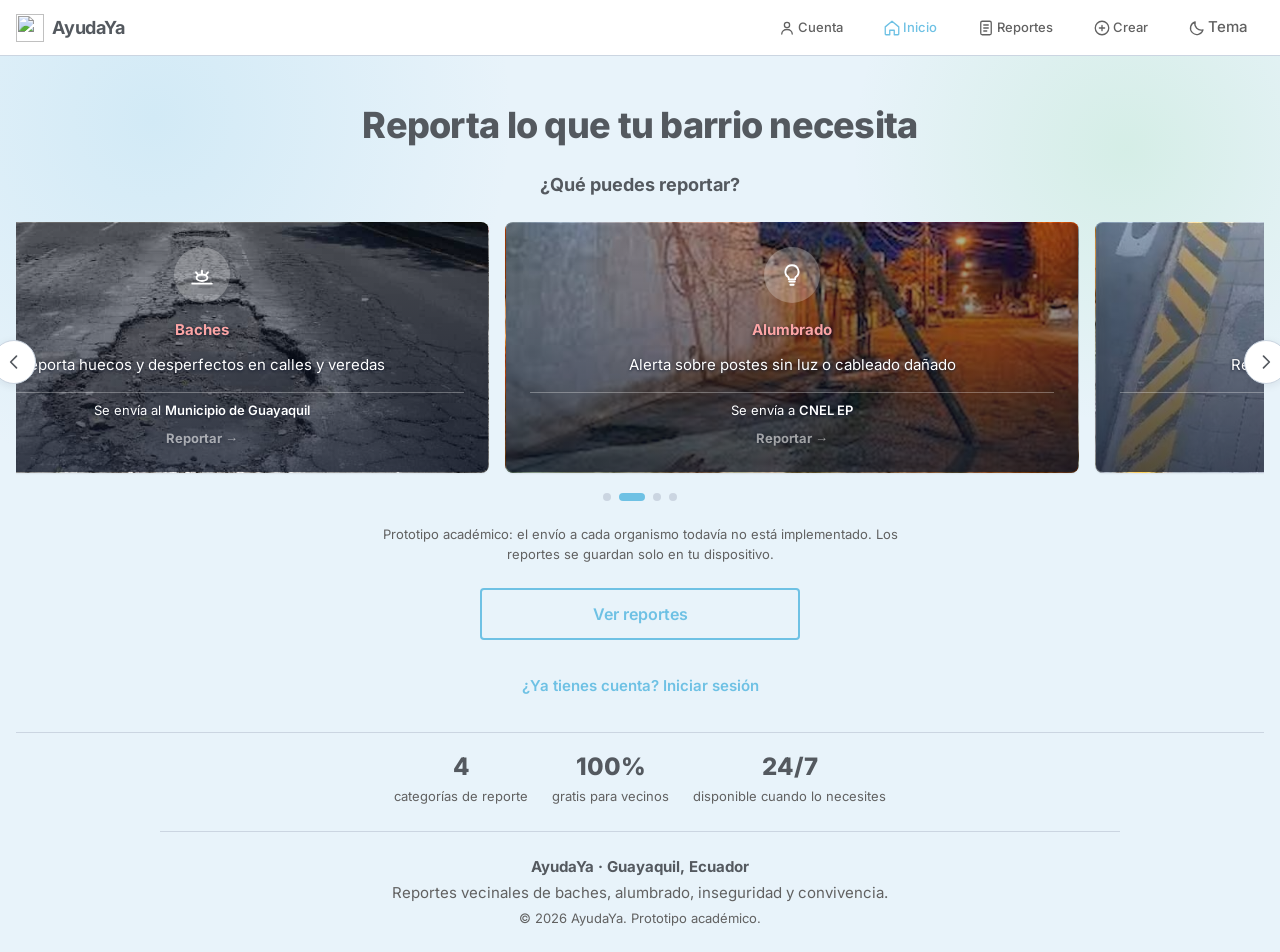
==== commit b593404f: "feat: agregar pie de pagina al inicio Tres lineas centradas con la marca, la descripcion del servici" ====
--- a/index.html
+++ b/index.html
@@ -138,6 +138,12 @@
         </div>
     </main>
 
+    <footer class="footer">
+        <p class="footer__brand">AyudaYa · Guayaquil, Ecuador</p>
+        <p class="footer__text">Reportes vecinales de baches, alumbrado, inseguridad y convivencia.</p>
+        <p class="footer__legal">© 2026 AyudaYa. Prototipo académico.</p>
+    </footer>
+
     <script src="js/main.js"></script>
 </body>
 </html>
--- a/css/styles.css
+++ b/css/styles.css
@@ -977,6 +977,33 @@
     margin-bottom: var(--space-lg);
 }
 
+/* Pie del inicio */
+.footer {
+    display: grid;
+    gap: var(--space-xs);
+    max-width: var(--container-max);
+    margin: 0 auto;
+    padding: var(--space-lg) var(--space-md);
+    padding-bottom: calc(var(--nav-height) + var(--space-lg) + env(safe-area-inset-bottom, 0px));
+    border-top: 1px solid var(--color-gray-300);
+    text-align: center;
+}
+
+.footer__brand {
+    font-weight: 700;
+    color: var(--color-text);
+}
+
+.footer__text {
+    font-size: var(--font-size-body);
+    color: var(--color-text-muted);
+}
+
+.footer__legal {
+    font-size: var(--font-size-caption);
+    color: var(--color-text-muted);
+}
+
 /* Lista */
 .list {
     display: grid;
@@ -1119,6 +1146,11 @@
         padding-bottom: var(--space-lg);
     }
 
+    /* En escritorio la navbar está arriba: el pie no necesita dejarle sitio */
+    .footer {
+        padding-bottom: var(--space-lg);
+    }
+
     /* En escritorio la navbar está arriba, así que el aviso va pegado al borde inferior */
     .offline-banner {
         bottom: 0;
